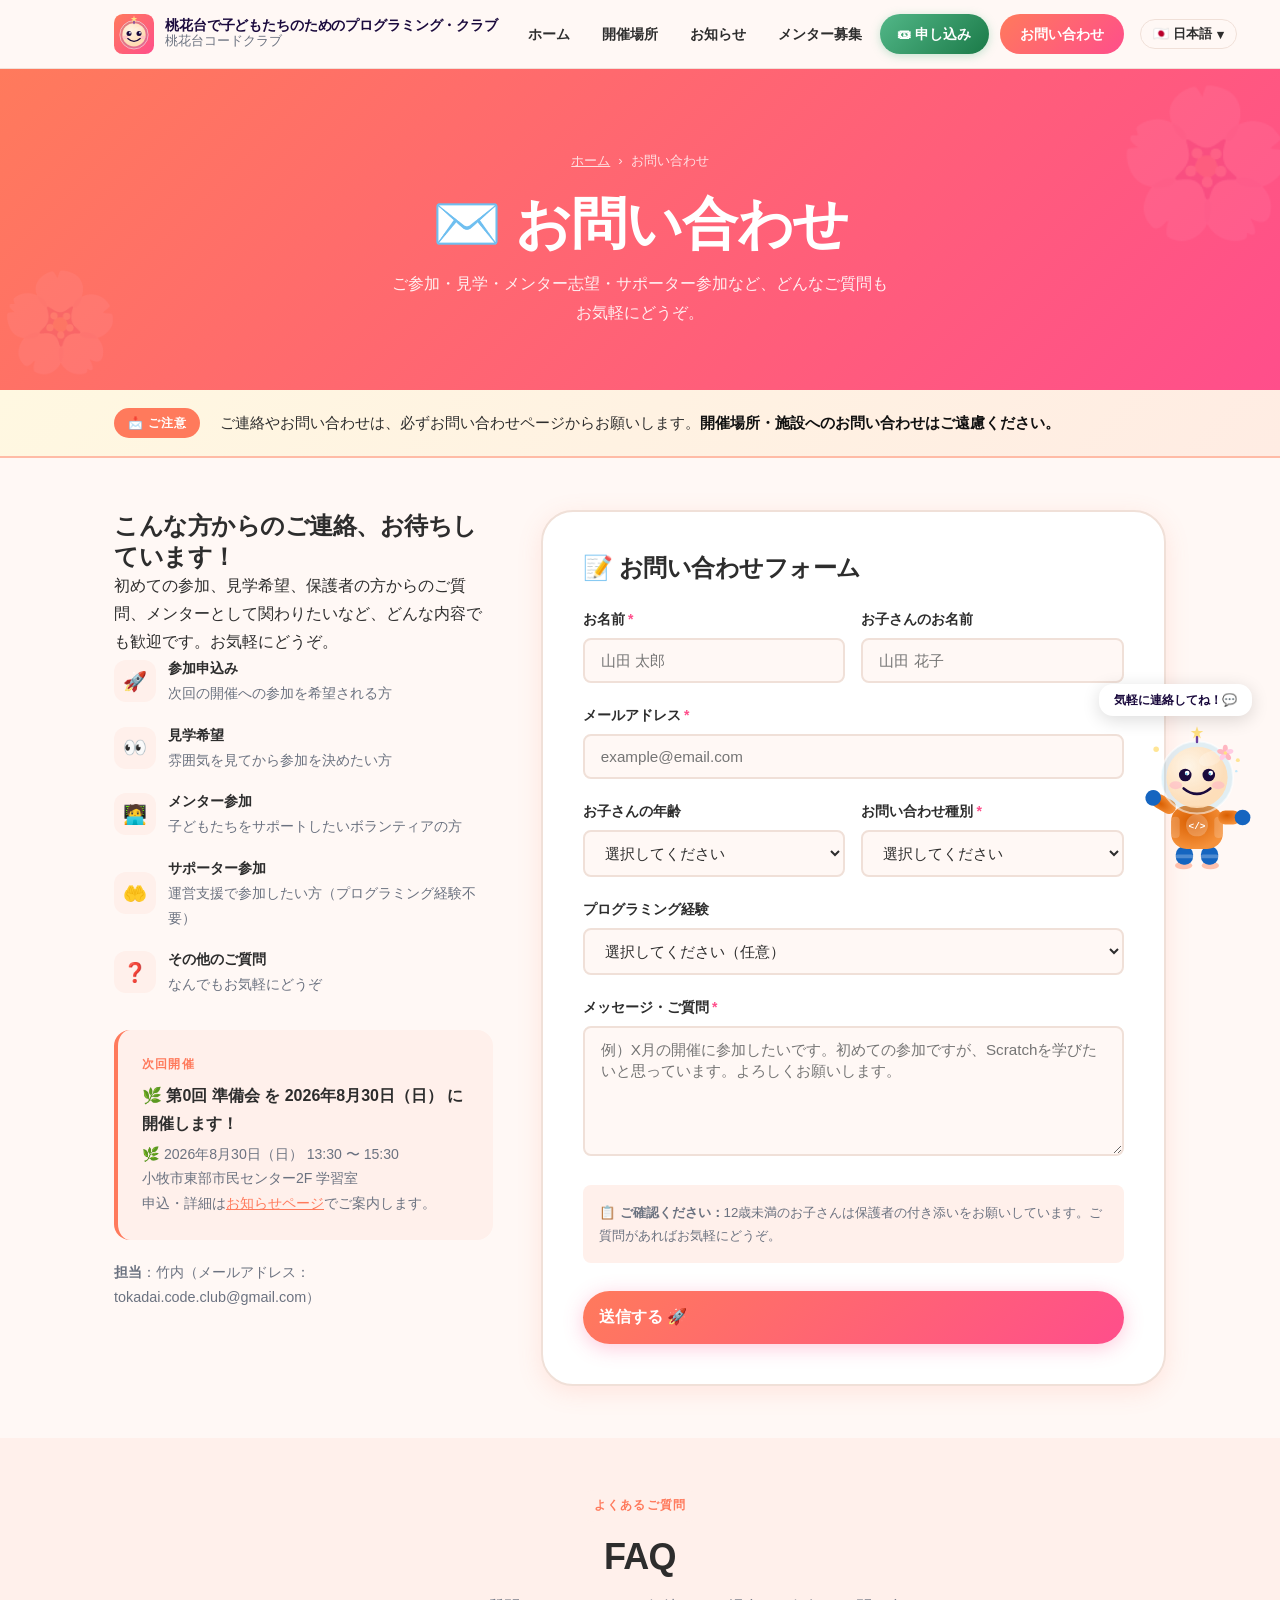
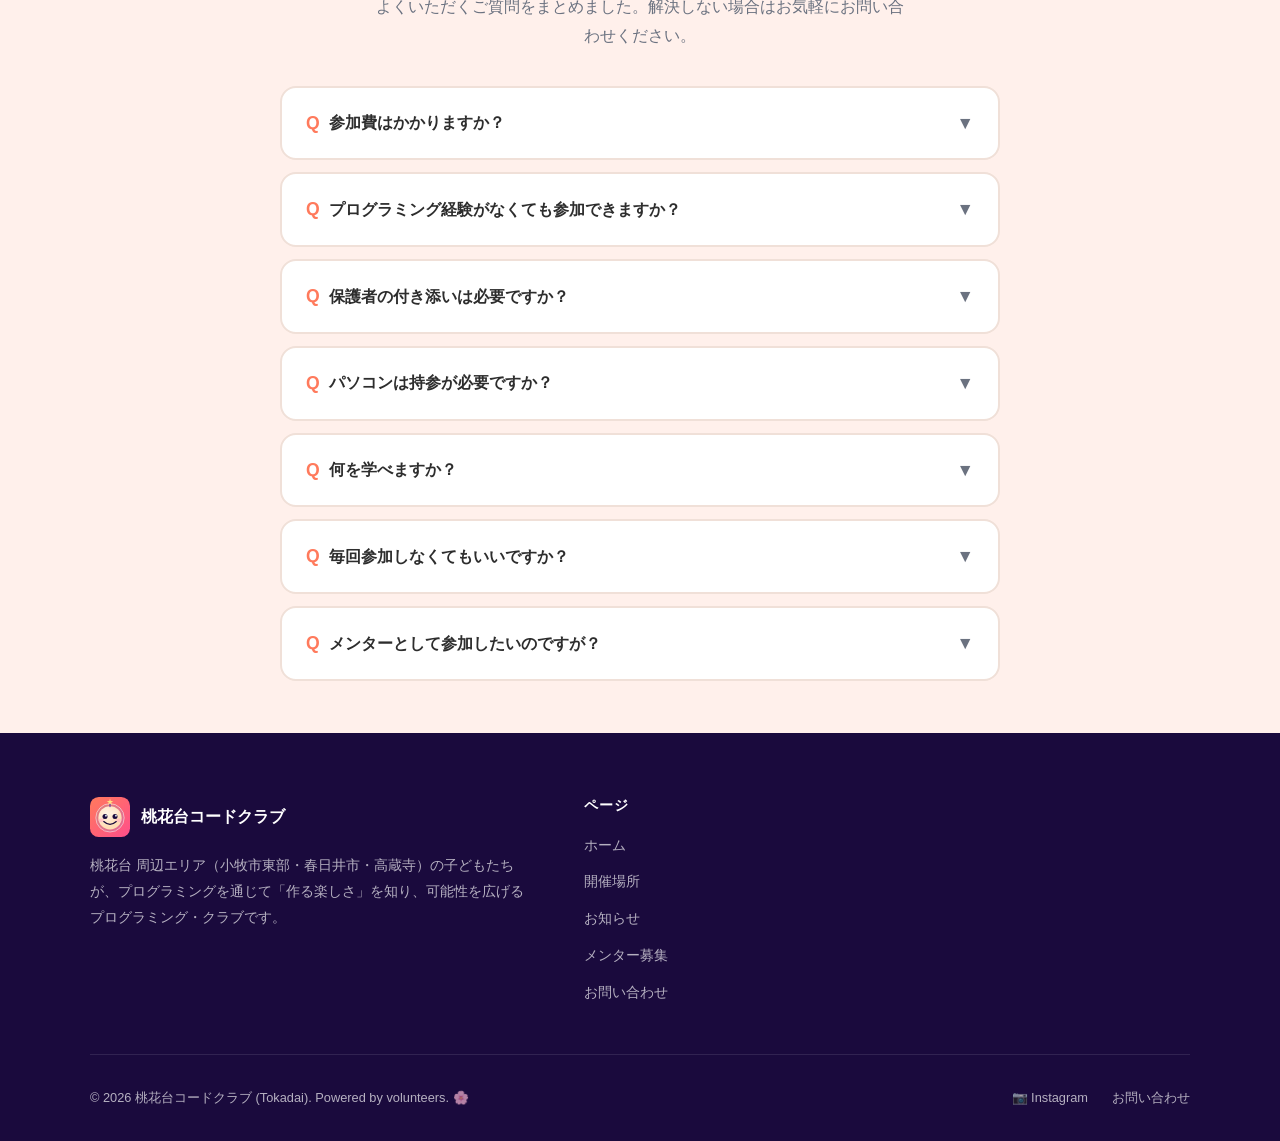
==== contact.html @ 044287e7 "Add Instagram account links across the site - Add Instagram link to the footer of all pages - Add a " ====
<!DOCTYPE html>
<html lang="ja">
<head>
  <meta charset="UTF-8">
  <meta name="viewport" content="width=device-width, initial-scale=1.0">
  <title>お問い合わせ | 桃花台で子どもたちのためのプログラミング・クラブ</title>
  <meta name="description" content="桃花台コードクラブへの参加申込み・見学・メンター参加・その他お問い合わせはこちらから。">
  <link rel="icon" type="image/svg+xml" href="favicon-contact.svg">
  <link rel="stylesheet" href="style.css">
</head>
<body>

<!-- ══════════════════════ NAVIGATION ══════════════════════ -->
<nav class="nav" id="mainNav">
  <div class="nav-inner">
    <a href="index.html" class="nav-logo">
      <img src="logo.svg" alt="桃花台コードクラブ" class="logo-svg">
      <span class="nav-logo-text">
        <span class="brand-tagline" data-i18n="brand-tagline">桃花台で子どもたちのためのプログラミング・クラブ</span>
        <span class="brand-identity">
          <strong>桃花台コードクラブ</strong>
        </span>
      </span>
    </a>
    <div class="nav-links">
      <a href="index.html" data-i18n="nav-home">ホーム</a>
      <a href="venue.html" data-i18n="nav-venue">開催場所</a>
      <a href="news.html" data-i18n="nav-news">お知らせ</a>
      <a href="mentor.html" data-i18n="nav-mentor">メンター募集</a>
      <a href="https://tokadai-code-club.connpass.com/event/396549/" data-ev="link" target="_blank" rel="noopener" class="nav-apply" data-i18n="nav-apply">🎟 申し込み</a>
      <a href="contact.html" class="nav-cta" data-i18n="nav-contact">お問い合わせ</a>
    </div>
    <div class="lang-switcher">
      <button class="lang-btn" id="langBtn"><span id="langDisplay">🇯🇵 日本語</span> ▾</button>
      <div class="lang-dropdown" id="langDropdown">
        <button class="lang-option lang-active" data-lang="ja" onclick="setLang('ja')">🇯🇵 日本語</button>
        <button class="lang-option" data-lang="en" onclick="setLang('en')">🇬🇧 English</button>
        <button class="lang-option" data-lang="pt" onclick="setLang('pt')">🇧🇷 Português</button>
        <button class="lang-option" data-lang="vi" onclick="setLang('vi')">🇻🇳 Tiếng Việt</button>
        <button class="lang-option" data-lang="es" onclick="setLang('es')">🇪🇸 Español</button>
        <button class="lang-option" data-lang="zh" onclick="setLang('zh')">🇨🇳 中文</button>
        <button class="lang-option" data-lang="id" onclick="setLang('id')">🇮🇩 Bahasa Indonesia</button>
      </div>
    </div>
    <button class="nav-toggle" id="navToggle" data-i18n-aria="nav-toggle-aria" aria-label="メニューを開く">
      <span></span><span></span><span></span>
    </button>
  </div>
  <div class="nav-mobile" id="mobileNav">
    <a href="index.html" data-i18n="nav-m-home">🏠 ホーム</a>
    <a href="venue.html" data-i18n="nav-m-venue">📍 開催場所</a>
    <a href="news.html" data-i18n="nav-m-news">📢 お知らせ</a>
    <a href="mentor.html" data-i18n="nav-m-mentor">🧑‍💻 メンター募集</a>
    <a href="https://www.instagram.com/tokadai_code_club" target="_blank" rel="noopener" data-i18n="nav-m-instagram">📷 Instagram</a>
    <a href="https://tokadai-code-club.connpass.com/event/396549/" data-ev="link" target="_blank" rel="noopener" class="nav-apply" data-i18n="nav-apply">🎟 申し込み</a>
    <a href="contact.html" class="nav-cta-mobile" data-i18n="nav-m-contact">✉️ お問い合わせ</a>
  </div>
</nav>

<!-- ══════════════════════ PAGE HERO ══════════════════════ -->
<div class="page-hero">
  <div class="breadcrumb">
    <a href="index.html" data-i18n="bc-home">ホーム</a>
    <span>›</span>
    <span data-i18n="contact-bc-current">お問い合わせ</span>
  </div>
  <h1 data-i18n="contact-h1">✉️ お問い合わせ</h1>
  <p data-i18n="contact-page-desc">ご参加・見学・メンター志望・サポーター参加など、どんなご質問もお気軽にどうぞ。</p>
</div>

<!-- ══ CONTACT NOTICE ══ -->
<div class="launch-notice-bar">
  <div class="container">
    <div class="launch-notice-inner">
      <span class="launch-notice-badge" data-i18n="contact-notice-badge">📩 ご注意</span>
      <p data-i18n-html="contact-notice-text">ご連絡やお問い合わせは、必ずお問い合わせページからお願いします。<strong style='color:#111'>開催場所・施設へのお問い合わせはご遠慮ください。</strong></p>
    </div>
  </div>
</div>

<!-- ══════════════════════ CONTACT MAIN ══════════════════════ -->
<section>
  <div class="container">
    <div class="contact-grid">

      <!-- Left: info -->
      <div class="fade-in">
        <h3 data-i18n="contact-welcome-h3">こんな方からのご連絡、お待ちしています！</h3>
        <p data-i18n="contact-welcome-p">初めての参加、見学希望、保護者の方からのご質問、メンターとして関わりたいなど、どんな内容でも歓迎です。お気軽にどうぞ。</p>

        <div class="contact-items">
          <div class="contact-item">
            <div class="c-icon">🚀</div>
            <div>
              <strong data-i18n="contact-item1-title">参加申込み</strong><br>
              <span style="color:var(--text-light);font-size:.9rem;" data-i18n="contact-item1-sub">次回の開催への参加を希望される方</span>
            </div>
          </div>
          <div class="contact-item">
            <div class="c-icon">👀</div>
            <div>
              <strong data-i18n="contact-item2-title">見学希望</strong><br>
              <span style="color:var(--text-light);font-size:.9rem;" data-i18n="contact-item2-sub">雰囲気を見てから参加を決めたい方</span>
            </div>
          </div>
          <div class="contact-item">
            <div class="c-icon">🧑‍💻</div>
            <div>
              <strong data-i18n="contact-item3-title">メンター参加</strong><br>
              <span style="color:var(--text-light);font-size:.9rem;" data-i18n="contact-item3-sub">子どもたちをサポートしたいボランティアの方</span>
            </div>
          </div>
          <div class="contact-item">
            <div class="c-icon">🤲</div>
            <div>
              <strong data-i18n="contact-item-supporter-title">サポーター参加</strong><br>
              <span style="color:var(--text-light);font-size:.9rem;" data-i18n="contact-item-supporter-sub">運営支援で参加したい方（プログラミング経験不要）</span>
            </div>
          </div>
          <div class="contact-item">
            <div class="c-icon">❓</div>
            <div>
              <strong data-i18n="contact-item4-title">その他のご質問</strong><br>
              <span style="color:var(--text-light);font-size:.9rem;" data-i18n="contact-item4-sub">なんでもお気軽にどうぞ</span>
            </div>
          </div>
        </div>

        <!-- Next event reminder -->
        <div style="margin-top:2rem;background:var(--peach-pale);border-radius:var(--radius);padding:1.5rem;border-left:4px solid var(--peach);">
          <p style="font-size:.78rem;font-weight:700;color:var(--peach);text-transform:uppercase;letter-spacing:.1em;margin-bottom:.4rem;" data-i18n="event-label">次回開催</p>
          <p style="font-weight:700;margin-bottom:.25rem;" data-ev="status-line">第0回 準備会 を 2026年8月30日（日）に開催します！</p>
          <p style="font-size:.88rem;color:var(--text-light);"><span data-ev="date-short">🌿 2026年8月30日（日） 13:30 〜 15:30</span><br><span data-ev="venue-short">小牧市東部市民センター2F 学習室</span><br>申込・詳細は<a href="news.html" style="color:var(--peach);text-decoration:underline;">お知らせページ</a>でご案内します。</p>
        </div>

        <p style="margin-top:1.25rem;font-size:.9rem;color:var(--text-light);"><strong data-i18n="contact-person-label">担当</strong>：<span data-i18n="contact-person-name">竹内（メールアドレス：tokadai.code.club@gmail.com）</span></p>
      </div>

      <!-- Right: form -->
      <div class="fade-in delay-2">
        <div class="form-card">
          <h3 style="margin-bottom:1.5rem;" data-i18n="form-h3">📝 お問い合わせフォーム</h3>

          <form id="contactForm" novalidate>
            <input type="hidden" name="_subject" value="【桃花台コードクラブ】お問い合わせ">
            <input type="hidden" name="_language" value="ja">

            <div class="form-row">
              <div class="form-group">
                <label for="name"><span data-i18n="form-label-name">お名前</span><span class="required">*</span></label>
                <input type="text" id="name" name="name" placeholder="山田 太郎" data-i18n-placeholder="form-ph-name" required>
              </div>
              <div class="form-group">
                <label for="child-name" data-i18n="form-label-child">お子さんのお名前</label>
                <input type="text" id="child-name" name="child-name" placeholder="山田 花子" data-i18n-placeholder="form-ph-child">
              </div>
            </div>

            <div class="form-group">
              <label for="email"><span data-i18n="form-label-email">メールアドレス</span><span class="required">*</span></label>
              <input type="email" id="email" name="email" placeholder="example@email.com" required>
            </div>

            <div class="form-row">
              <div class="form-group">
                <label for="age" data-i18n="form-label-age">お子さんの年齢</label>
                <select id="age" name="age">
                  <option value="" data-i18n="form-select-default">選択してください</option>
                  <option value="7" data-i18n="age-7">7歳</option>
                  <option value="8" data-i18n="age-8">8歳</option>
                  <option value="9" data-i18n="age-9">9歳</option>
                  <option value="10" data-i18n="age-10">10歳</option>
                  <option value="11" data-i18n="age-11">11歳</option>
                  <option value="12" data-i18n="age-12">12歳</option>
                  <option value="13" data-i18n="age-13">13歳</option>
                  <option value="14" data-i18n="age-14">14歳</option>
                  <option value="15" data-i18n="age-15">15歳</option>
                  <option value="16" data-i18n="age-16">16歳</option>
                  <option value="17" data-i18n="age-17">17歳</option>
                </select>
              </div>
              <div class="form-group">
                <label for="type"><span data-i18n="form-label-type">お問い合わせ種別</span><span class="required">*</span></label>
                <select id="type" name="type" required>
                  <option value="" data-i18n="form-select-default">選択してください</option>
                  <option value="参加申込み" data-i18n="form-type-join">参加申込み</option>
                  <option value="見学希望" data-i18n="form-type-visit">見学希望</option>
                  <option value="メンター参加" data-i18n="form-type-mentor">メンター参加</option>
                  <option value="サポーター参加" data-i18n="form-type-supporter">サポーター参加</option>
                  <option value="その他" data-i18n="form-type-other">その他</option>
                </select>
              </div>
            </div>

            <div class="form-group" id="joinNotice" style="display:none;">
              <div style="background:var(--peach-pale);border-radius:var(--radius-sm);padding:1rem;font-size:.85rem;border-left:4px solid var(--peach);" data-i18n-html="form-join-notice">🎟 参加申し込みは connpass からの事前申込制です。最新の開催回は<a href="news.html" style="color:var(--peach);text-decoration:underline;font-weight:700;">お知らせページ</a>からお申し込みください。</div>
            </div>

            <div class="form-group">
              <label for="experience" data-i18n="form-label-exp">プログラミング経験</label>
              <select id="experience" name="experience">
                <option value="" data-i18n="form-select-opt-exp">選択してください（任意）</option>
                <option value="まったくない（初めて）" data-i18n="form-exp-none">まったくない（初めて）</option>
                <option value="Scratchを少し触ったことがある" data-i18n="form-exp-scratch">Scratchを少し触ったことがある</option>
                <option value="少し学んだことがある" data-i18n="form-exp-some">少し学んだことがある</option>
                <option value="ある程度できる" data-i18n="form-exp-mid">ある程度できる</option>
              </select>
            </div>

            <div class="form-group">
              <label for="message"><span data-i18n="form-label-msg">メッセージ・ご質問</span><span class="required">*</span></label>
              <textarea id="message" name="message" placeholder="例）X月のDojoに参加したいです。初めての参加ですが、Scratchを学びたいと思っています。よろしくお願いします。" data-i18n-placeholder="form-ph-msg" required></textarea>
            </div>

            <div style="background:var(--peach-pale);border-radius:var(--radius-sm);padding:1rem;font-size:.83rem;color:var(--text-light);margin-bottom:1.25rem;" data-i18n-html="form-confirm">
              📋 <strong>ご確認ください：</strong>12歳未満のお子さんは保護者の付き添いをお願いしています。ご質問があればお気軽にどうぞ。
            </div>

            <button type="submit" class="btn btn-primary form-submit" data-i18n="form-submit">送信する 🚀</button>
          </form>

          <!-- Success message -->
          <div class="form-success" id="formSuccess">
            <div class="s-icon">🎉</div>
            <h3 data-i18n="form-success-h3">送信完了！</h3>
            <p data-i18n-html="form-success-p">お問い合わせありがとうございます。</p>
            <p style="margin-top:1rem;font-size:.88rem;color:var(--text-light);" data-i18n="form-success-extra">次の開催でお会いできることを楽しみにしています！🌸</p>
          </div>
        </div>
      </div>

    </div>
  </div>
</section>

<!-- ══════════════════════ FAQ ══════════════════════ -->
<section style="background:var(--peach-pale);">
  <div class="container">
    <div class="section-header fade-in">
      <span class="section-label" data-i18n="faq-label">よくあるご質問</span>
      <h2 data-i18n="faq-h2">FAQ</h2>
      <p data-i18n="faq-desc">よくいただくご質問をまとめました。解決しない場合はお気軽にお問い合わせください。</p>
    </div>
    <div class="faq-list fade-in" style="max-width:720px;margin:0 auto;">

      <div class="faq-item">
        <div class="faq-q">
          <span class="faq-q-text" data-i18n-html="faq1-q"><span class="faq-q-badge">Q</span>参加費はかかりますか？</span>
          <span class="faq-chevron">▼</span>
        </div>
        <div class="faq-a" data-i18n="faq1-a">
          参加費は完全無料です。すべての子どもたちが無料でプログラミングを学べる環境を提供しています。材料費や会場費なども一切かかりません。
        </div>
      </div>

      <div class="faq-item">
        <div class="faq-q">
          <span class="faq-q-text" data-i18n-html="faq2-q"><span class="faq-q-badge">Q</span>プログラミング経験がなくても参加できますか？</span>
          <span class="faq-chevron">▼</span>
        </div>
        <div class="faq-a" data-i18n="faq2-a">
          もちろんです！むしろ初めての方を大歓迎しています。メンターが丁寧にサポートしますので、キーボード操作が苦手な方でも安心して参加できます。まずは「コンピューターで何かを作る楽しさ」を体験してみてください。
        </div>
      </div>

      <div class="faq-item">
        <div class="faq-q">
          <span class="faq-q-text" data-i18n-html="faq3-q"><span class="faq-q-badge">Q</span>保護者の付き添いは必要ですか？</span>
          <span class="faq-chevron">▼</span>
        </div>
        <div class="faq-a" data-i18n="faq3-a">
          12歳未満のお子さんは保護者の付き添いをお願いしています。保護者の方もご見学・ご参加を歓迎します。12歳以上は一人での参加もOKです（事前にご連絡ください）。
        </div>
      </div>

      <div class="faq-item">
        <div class="faq-q">
          <span class="faq-q-text" data-i18n-html="faq4-q"><span class="faq-q-badge">Q</span>パソコンは持参が必要ですか？</span>
          <span class="faq-chevron">▼</span>
        </div>
        <div class="faq-a" data-i18n="faq4-a">
          お持ちであればノートPCをご持参ください。台数に余裕がある場合は会場のPCも使えますが、保証はできないため、可能であれば持参をおすすめします。タブレットでも一部の活動に参加できます。
        </div>
      </div>

      <div class="faq-item">
        <div class="faq-q">
          <span class="faq-q-text" data-i18n-html="faq5-q"><span class="faq-q-badge">Q</span>何を学べますか？</span>
          <span class="faq-chevron">▼</span>
        </div>
        <div class="faq-a" data-i18n="faq5-a">
          決まったカリキュラムはありません。興味のあるテーマを自由に選んで取り組めます。メニューの例として、Scratch・テキストプログラミング（JavaScript／PHP／Python）・Webサイト制作・動画制作・電子工作（Raspberry Pi・電子工作キット・組み込み開発）・Webデザイン（Canva・STUDIO）・SNS運用・AI入門（Claude Code・Vibe Codingなど）があります。「やってみたい！」と思ったことならなんでもOK。メンターが一緒に考えてサポートします。
        </div>
      </div>

      <div class="faq-item">
        <div class="faq-q">
          <span class="faq-q-text" data-i18n-html="faq6-q"><span class="faq-q-badge">Q</span>毎回参加しなくてもいいですか？</span>
          <span class="faq-chevron">▼</span>
        </div>
        <div class="faq-a" data-i18n="faq6-a">
          参加は任意で、毎回出席する義務はありません。都合の良い月だけ参加してください。ただし、会場の定員がありますので、参加を希望される月は事前にお申込みをお願いします。
        </div>
      </div>

      <div class="faq-item">
        <div class="faq-q">
          <span class="faq-q-text" data-i18n-html="faq7-q"><span class="faq-q-badge">Q</span>メンターとして参加したいのですが？</span>
          <span class="faq-chevron">▼</span>
        </div>
        <div class="faq-a" data-i18n="faq7-a">
          大歓迎です！プログラミング経験があれば年齢・職業は問いません。指定した日曜日・午後2時間の活動です。特別な資格も不要です。Scratch・JavaScript・PHP・Python・動画制作・電子工作（Raspberry Pi・組み込み開発）・Webデザイン（Canva・STUDIO）・AI入門など、得意分野でサポートしてください。お問い合わせフォームから「メンター参加」を選んでご連絡ください。
        </div>
      </div>

    </div>
  </div>
</section>

<!-- ══════════════════════ FOOTER ══════════════════════ -->
<footer class="footer">
  <div class="footer-inner">
    <div class="footer-top">
      <div>
        <div class="footer-brand">
          <img src="logo.svg" alt="" width="40" height="40">
          <div class="footer-brand-name">
            桃花台コードクラブ
          </div>
        </div>
        <p class="footer-desc" data-i18n="footer-desc">桃花台 周辺エリア（小牧市東部・春日井市・高蔵寺）の子どもたちが、プログラミングを通じて「作る楽しさ」を知り、可能性を広げるプログラミング・クラブです。</p>
      </div>
      <div class="footer-col">
        <h4 data-i18n="footer-nav-title">ページ</h4>
        <ul>
          <li><a href="index.html" data-i18n="nav-home">ホーム</a></li>
          <li><a href="venue.html" data-i18n="nav-venue">開催場所</a></li>
          <li><a href="news.html" data-i18n="nav-news">お知らせ</a></li>
          <li><a href="mentor.html" data-i18n="nav-mentor">メンター募集</a></li>
          <li><a href="contact.html" data-i18n="footer-contact-link">お問い合わせ</a></li>
        </ul>
      </div>
    </div>
    <div class="footer-bottom">
      <span data-i18n="footer-copyright">© 2026 桃花台コードクラブ (Tokadai). Powered by volunteers. 🌸</span>
      <div class="footer-links">
        <a href="https://www.instagram.com/tokadai_code_club" target="_blank" rel="noopener" data-i18n="footer-instagram">📷 Instagram</a>
        <a href="contact.html" data-i18n="footer-contact-link">お問い合わせ</a>
        <!-- <a href="#">プライバシー</a> -->
      </div>
    </div>
  </div>
</footer>

<script src="events.js"></script>
<script src="script.js"></script>
<script src="i18n.js"></script>

<!-- ══════════════════════ MASCOT ピコ ══════════════════════ -->
<div class="mascot-wrap" aria-hidden="true">
  <div class="mascot-bubble" data-i18n="contact-mascot">気軽に連絡してね！💬</div>
  <svg class="mascot-svg" xmlns="http://www.w3.org/2000/svg" viewBox="0 0 140 188">
    <defs><radialGradient id="ps-c" cx="40%" cy="35%" r="65%"><stop offset="0%" stop-color="#D95E00"/><stop offset="100%" stop-color="#F5913A"/></radialGradient><radialGradient id="ph-c" cx="36%" cy="32%" r="60%"><stop offset="0%" stop-color="#FFF5E6" stop-opacity=".97"/><stop offset="100%" stop-color="#FFDCB4" stop-opacity=".93"/></radialGradient></defs>
    <ellipse cx="53" cy="180" rx="11" ry="5" fill="#FF8A65" opacity=".5"/>
    <ellipse cx="87" cy="180" rx="11" ry="5" fill="#FF8A65" opacity=".5"/>
    <rect x="43" y="156" width="22" height="23" rx="10" fill="#1565C0"/>
    <rect x="75" y="156" width="22" height="23" rx="10" fill="#1565C0"/>
    <rect x="43" y="166" width="22" height="5" rx="2" fill="rgba(255,255,255,.25)"/>
    <rect x="75" y="166" width="22" height="5" rx="2" fill="rgba(255,255,255,.25)"/>
    <rect x="37" y="104" width="66" height="55" rx="20" fill="url(#ps-c)"/>
    <rect x="37" y="118" width="11" height="27" rx="5" fill="rgba(255,255,255,.18)"/>
    <rect x="92" y="118" width="11" height="27" rx="5" fill="rgba(255,255,255,.18)"/>
    <circle cx="70" cy="129" r="14" fill="rgba(255,255,255,.22)"/>
    <text x="70" y="134" font-family="'Courier New',monospace" font-size="12" font-weight="900" fill="white" text-anchor="middle">&lt;/&gt;</text>
    <g transform="translate(42,110) rotate(-60)"><rect x="-9" y="-32" width="18" height="32" rx="9" fill="url(#ps-c)"/><circle cx="0" cy="-32" r="10" fill="#1565C0"/></g>
    <rect x="97" y="110" width="28" height="18" rx="9" fill="url(#ps-c)"/>
    <circle cx="128" cy="119" r="10" fill="#1565C0"/>
    <circle cx="70" cy="68" r="46" fill="rgba(91,192,235,.18)" stroke="rgba(255,255,255,.55)" stroke-width="2.5"/>
    <circle cx="70" cy="68" r="39" fill="url(#ph-c)"/>
    <ellipse cx="87" cy="44" rx="15" ry="9" fill="white" opacity=".22" transform="rotate(-20,87,44)"/>
    <circle cx="55" cy="65" r="8" fill="#1A0A3D"/><circle cx="85" cy="65" r="8" fill="#1A0A3D"/>
    <circle cx="57.5" cy="62.5" r="3" fill="white"/><circle cx="87.5" cy="62.5" r="3" fill="white"/>
    <circle cx="56.5" cy="63.5" r="1.3" fill="#5BC0EB"/><circle cx="86.5" cy="63.5" r="1.3" fill="#5BC0EB"/>
    <ellipse cx="43" cy="78" rx="8" ry="5" fill="#FFB3C6" opacity=".55"/>
    <ellipse cx="97" cy="78" rx="8" ry="5" fill="#FFB3C6" opacity=".55"/>
    <path d="M 53 82 Q 70 96 87 82" stroke="#1A0A3D" stroke-width="3.2" fill="none" stroke-linecap="round"/>
    <line x1="70" y1="23" x2="70" y2="10" stroke="#6B3FA0" stroke-width="3" stroke-linecap="round"/>
    <polygon points="70,3 72,9 78,9 73,12.5 75,18.5 70,15 65,18.5 67,12.5 62,9 68,9" fill="#FFE082"/>
    <g transform="translate(106,37)"><ellipse cx="0" cy="-5.5" rx="3.2" ry="5.2" fill="#FFB6C1" transform="rotate(0)"/><ellipse cx="0" cy="-5.5" rx="3.2" ry="5.2" fill="#FFCCE4" transform="rotate(72)"/><ellipse cx="0" cy="-5.5" rx="3.2" ry="5.2" fill="#FFB6C1" transform="rotate(144)"/><ellipse cx="0" cy="-5.5" rx="3.2" ry="5.2" fill="#FFCCE4" transform="rotate(216)"/><ellipse cx="0" cy="-5.5" rx="3.2" ry="5.2" fill="#FFB6C1" transform="rotate(288)"/><circle cx="0" cy="0" r="2.2" fill="#FFE082"/></g>
    <circle cx="18" cy="32" r="3.5" fill="#FFE082" opacity=".85"/>
    <circle cx="122" cy="46" r="2.5" fill="#FFE082" opacity=".85"/>
    <circle cx="120" cy="60" r="1.5" fill="#B3E5FC" opacity=".8"/>
  </svg>
</div>
</body>
</html>
---- style.css ----
/* ============================================
   桃花台コードクラブ — style.css
   ============================================ */

:root {
  --peach:        #FF7A5C;
  --peach-light:  #FFBBA6;
  --peach-pale:   #FFF0EB;
  --pink:         #FF4E8B;
  --green:        #52B788;
  --green-dark:   #1B7A48;
  --sky:          #5BC0EB;
  --purple:       #6B3FA0;
  --dark:         #1A0A3D;
  --text:         #2D2D2D;
  --text-light:   #6B7280;
  --bg:           #FFF8F5;
  --white:        #FFFFFF;
  --border:       #F0E0D8;

  --shadow-sm:  0 2px 10px rgba(255,122,92,.10);
  --shadow:     0 6px 24px rgba(255,122,92,.15);
  --shadow-lg:  0 12px 48px rgba(255,122,92,.20);

  --radius-sm: 8px;
  --radius:    16px;
  --radius-lg: 24px;
  --radius-xl: 32px;
  --ease: cubic-bezier(.4,0,.2,1);
  --t: .3s;

  --font: 'Hiragino Kaku Gothic ProN','Hiragino Sans','Noto Sans JP','Meiryo',sans-serif;
  --mono: 'SFMono-Regular','Consolas','Liberation Mono',monospace;
}

*,*::before,*::after { box-sizing:border-box; margin:0; padding:0; }
html { scroll-behavior:smooth; font-size:16px; }
body { font-family:var(--font); background:var(--bg); color:var(--text); line-height:1.75; overflow-x:hidden; }
img  { max-width:100%; height:auto; display:block; }
a    { text-decoration:none; color:inherit; }
ul   { list-style:none; }

/* ── Typography ─────────────────────────── */
h1,h2,h3,h4 { font-weight:800; line-height:1.3; letter-spacing:-.02em; }
h1 { font-size:clamp(2rem,5vw,3.5rem); }
h2 { font-size:clamp(1.5rem,3vw,2.25rem); }
h3 { font-size:clamp(1.1rem,2vw,1.5rem); }

.section-label {
  display:inline-block;
  background:var(--peach-pale); color:var(--peach);
  font-size:.78rem; font-weight:700;
  letter-spacing:.10em; text-transform:uppercase;
  padding:.3rem 1rem; border-radius:999px;
  margin-bottom:.75rem;
}

/* ── Layout ──────────────────────────────── */
.container { max-width:1100px; margin:0 auto; padding:0 1.5rem; }
section { padding:3.25rem 0; }

/* ── Navigation ──────────────────────────── */
.nav {
  position:sticky; top:0; z-index:200;
  background:rgba(255,248,245,.92);
  backdrop-filter:blur(12px);
  -webkit-backdrop-filter:blur(12px);
  border-bottom:1px solid var(--border);
  transition:box-shadow var(--t) var(--ease);
}
.nav.scrolled { box-shadow:var(--shadow); }
.nav-inner {
  display:flex; align-items:center; gap:1rem;
  height:68px; max-width:1100px; margin:0 auto; padding:0 1.5rem;
}
.nav-logo {
  flex-shrink:0;
  display:flex; align-items:center; gap:.7rem;
  font-weight:800; font-size:1rem; color:var(--dark);
}
.nav-logo .logo-svg { width:40px; height:40px; flex-shrink:0; }
.nav-logo-text { display:flex; flex-direction:column; line-height:1.35; }
.nav-logo-text strong { font-size:.84rem; font-weight:500; color:var(--text-light); }
.brand-identity { display:flex; align-items:baseline; gap:.45rem; }
.brand-sub { font-size:.78rem; font-weight:600; color:var(--peach); letter-spacing:.06em; text-transform:uppercase; }
.brand-tagline { font-size:.88rem; font-weight:800; color:var(--dark); letter-spacing:-.01em; white-space:nowrap; line-height:1; }

.nav-links { margin-left:auto; display:flex; align-items:center; gap:.2rem; flex-shrink:0; white-space:nowrap; }
.nav-links a {
  padding:.5rem .9rem; border-radius:var(--radius-sm);
  font-size:.88rem; font-weight:600; color:var(--text);
  transition:background var(--t),color var(--t);
}
.nav-links a:hover,.nav-links a.active { background:var(--peach-pale); color:var(--peach); }
.nav-cta {
  background:linear-gradient(135deg,var(--peach),var(--pink)) !important;
  color:var(--white) !important; padding:.5rem 1.25rem !important;
  border-radius:999px !important; margin-left:.5rem;
}
.nav-cta:hover { transform:translateY(-1px); box-shadow:0 4px 16px rgba(255,78,139,.35) !important; }
/* 申し込み（connpass）— 受付中を強調するグリーンの塗りピル */
.nav-links a.nav-apply {
  background:linear-gradient(135deg,var(--green),var(--green-dark)) !important;
  color:var(--white) !important; font-weight:700;
  padding:.5rem 1.1rem !important; border-radius:999px !important;
  box-shadow:0 2px 10px rgba(82,183,136,.35);
  animation:applyPulse 2s ease-in-out infinite;
}
.nav-links a.nav-apply:hover {
  background:linear-gradient(135deg,var(--green),var(--green-dark)) !important;
  color:var(--white) !important; transform:translateY(-1px);
  box-shadow:0 4px 18px rgba(82,183,136,.5);
}
@keyframes applyPulse {
  0%,100% { box-shadow:0 2px 10px rgba(82,183,136,.35); }
  50%     { box-shadow:0 2px 16px rgba(82,183,136,.7); }
}
@media (prefers-reduced-motion:reduce) { .nav-links a.nav-apply { animation:none; } }
.nav-mobile a.nav-apply {
  text-align:center; font-weight:700; margin-top:.5rem;
  background:linear-gradient(135deg,var(--green),var(--green-dark)) !important;
  color:var(--white) !important; border-radius:999px; padding:.8rem;
}
.nav-mobile a.nav-apply:hover { background:linear-gradient(135deg,var(--green),var(--green-dark)) !important; color:var(--white) !important; }

/* ── Language switcher ── */
.lang-switcher {
  flex-shrink:0;
  position:relative; display:flex; align-items:center;
}
.lang-btn {
  display:flex; align-items:center; gap:.35rem;
  background:none; border:1.5px solid var(--border); border-radius:999px;
  padding:.3rem .75rem; font-size:.82rem; font-weight:700;
  color:var(--text); cursor:pointer; white-space:nowrap;
  transition:border-color var(--t), background var(--t);
}
.lang-btn:hover { border-color:var(--peach); background:var(--peach-pale); }
.lang-dropdown {
  position:absolute; top:calc(100% + 8px); right:0;
  background:var(--white); border:1.5px solid var(--border);
  border-radius:var(--radius-sm); box-shadow:var(--shadow);
  min-width:160px; overflow:hidden;
  display:none; flex-direction:column; z-index:200;
}
.lang-dropdown.open { display:flex; }
.lang-option {
  background:none; border:none; padding:.6rem 1rem;
  text-align:left; font-size:.88rem; font-weight:600;
  color:var(--text); cursor:pointer; transition:background var(--t);
}
.lang-option:hover   { background:var(--peach-pale); }
.lang-option.lang-active { color:var(--peach); background:var(--peach-pale); }

.nav-toggle {
  flex-shrink:0;
  display:none; flex-direction:column; justify-content:center;
  gap:5px; width:36px; height:36px;
  background:none; border:none; cursor:pointer; padding:4px;
}
.nav-toggle span { display:block; height:2px; background:var(--dark); border-radius:2px; transition:var(--t); }
.nav-toggle.open span:nth-child(1) { transform:translateY(7px) rotate(45deg); }
.nav-toggle.open span:nth-child(2) { opacity:0; }
.nav-toggle.open span:nth-child(3) { transform:translateY(-7px) rotate(-45deg); }

.nav-mobile {
  display:none; flex-direction:column; gap:.25rem;
  padding:.75rem 1.5rem 1rem; border-top:1px solid var(--border); background:var(--bg);
}
.nav-mobile.open { display:flex; }
.nav-mobile a { padding:.75rem 1rem; border-radius:var(--radius-sm); font-weight:600; transition:background var(--t); }
.nav-mobile a:hover,.nav-mobile a.active { background:var(--peach-pale); color:var(--peach); }
.nav-mobile .nav-cta-mobile {
  margin-top:.5rem; text-align:center;
  background:linear-gradient(135deg,var(--peach),var(--pink));
  color:var(--white); border-radius:999px; padding:.8rem;
}

/* ── Buttons ─────────────────────────────── */
.btn {
  display:inline-flex; align-items:center; gap:.45rem;
  padding:.8rem 1.75rem; border-radius:999px;
  font-weight:700; font-size:.95rem; cursor:pointer;
  border:none; font-family:var(--font);
  transition:transform var(--t) var(--ease),box-shadow var(--t) var(--ease);
}
.btn:hover { transform:translateY(-2px); }
.btn-primary {
  background:linear-gradient(135deg,var(--peach),var(--pink));
  color:var(--white); box-shadow:0 4px 20px rgba(255,78,139,.30);
}
.btn-primary:hover { box-shadow:0 8px 28px rgba(255,78,139,.45); }
.btn-secondary {
  background:var(--white); color:var(--peach);
  border:2px solid var(--peach-light); box-shadow:var(--shadow-sm);
}
.btn-secondary:hover { border-color:var(--peach); box-shadow:var(--shadow); }
.btn-ghost {
  background:rgba(255,255,255,.15); color:var(--white);
  border:2px solid rgba(255,255,255,.5);
}
.btn-ghost:hover { background:rgba(255,255,255,.28); }
.btn-white {
  background:var(--white); color:var(--pink);
  box-shadow:0 4px 24px rgba(0,0,0,.15);
}
.btn-white:hover { box-shadow:0 8px 32px rgba(0,0,0,.22); }
/* connpass 申込ボタン（cta-apply）— ヘッダーと同じグリーン配色に統一 */
.btn[data-i18n="cta-apply"] {
  background:linear-gradient(135deg,var(--green),var(--green-dark)) !important;
  color:var(--white) !important; box-shadow:0 4px 20px rgba(82,183,136,.35) !important;
}
.btn[data-i18n="cta-apply"]:hover { box-shadow:0 8px 28px rgba(82,183,136,.5) !important; }
/* ヒーローの「ニンジャとして参加」「メンターになる」— 桃色背景（若干区別） */
.btn[data-i18n="hero-btn-join"] {
  background:linear-gradient(135deg,var(--peach),var(--pink)) !important;
  color:var(--white) !important; border:none !important;
  box-shadow:0 4px 20px rgba(255,78,139,.30) !important;
}
.btn[data-i18n="hero-btn-join"]:hover { background:linear-gradient(135deg,var(--peach),var(--pink)) !important; box-shadow:0 8px 28px rgba(255,78,139,.45) !important; }
.btn[data-i18n="hero-btn-more"] {
  background:var(--white) !important; color:var(--pink) !important;
  border:2px solid var(--peach-light) !important;
  box-shadow:0 4px 20px rgba(255,122,92,.20) !important;
}
.btn[data-i18n="hero-btn-more"]:hover { background:var(--peach-pale) !important; box-shadow:0 8px 28px rgba(255,122,92,.30) !important; }

/* ── Hero ────────────────────────────────── */
.hero {
  position:relative; min-height:78vh;
  display:flex; align-items:center; overflow:hidden;
  background:linear-gradient(155deg,#87CEEB 0%,#B8E4F0 30%,#FFD4C2 65%,#FF9A7B 100%);
}
.hero-overlay {
  position:absolute; inset:0;
  background:linear-gradient(to right,rgba(26,10,61,.60) 0%,rgba(26,10,61,.20) 55%,transparent 100%);
}
.hero-content {
  position:relative; z-index:2;
  padding:3.5rem 1.5rem 12rem;
}
.hero-badge {
  display:inline-flex; align-items:center; gap:.5rem;
  background:rgba(255,255,255,.18); backdrop-filter:blur(8px);
  border:1px solid rgba(255,255,255,.35);
  border-radius:999px; padding:.35rem 1rem;
  font-size:.82rem; font-weight:700; color:var(--white);
  margin-bottom:1.25rem;
}
.hero h1 { color:var(--white); text-shadow:0 2px 16px rgba(26,10,61,.3); font-size:clamp(1.85rem,4.2vw,3.2rem); max-width:700px; margin-bottom:1rem; }
.hero h1 span { color:#FFE082; }
.hero p {
  color:rgba(255,255,255,.92); font-size:clamp(.95rem,1.5vw,1.12rem); max-width:580px; margin-bottom:2rem;
  background:rgba(26,10,61,.40);
  padding:.6rem 1rem;
  border-radius:6px;
}
.hero p strong { color:#FFE082; }
.hero-cta { display:flex; gap:1rem; flex-wrap:wrap; }

/* Cityscape */
.hero-cityscape {
  position:absolute; bottom:0; left:0;
  width:100%; height:58%; z-index:1;
  pointer-events:none;
}

/* Petals */
.petals-wrap { position:absolute; inset:0; z-index:1; pointer-events:none; overflow:hidden; }
.petal {
  position:absolute; top:-30px;
  width:14px; height:14px;
  background:#FFB6C1;
  border-radius:80% 0 80% 0;
  animation:petalFall linear infinite;
}
@keyframes petalFall {
  0%   { transform:translateY(0) rotate(0deg); opacity:0; }
  8%   { opacity:.8; }
  92%  { opacity:.4; }
  100% { transform:translateY(110vh) rotate(540deg); opacity:0; }
}
@keyframes snowFall {
  0%   { transform:translateY(0) translateX(0) rotate(0deg); opacity:0; }
  8%   { opacity:.75; }
  45%  { transform:translateY(52vh) translateX(14px) rotate(160deg); }
  55%  { transform:translateY(58vh) translateX(-8px) rotate(200deg); }
  92%  { opacity:.45; }
  100% { transform:translateY(110vh) translateX(6px) rotate(360deg); opacity:0; }
}
.petal--snow { animation-name:snowFall !important; }

/* Stars (night) */
.stars-wrap { position:absolute; inset:0; z-index:1; pointer-events:none; overflow:hidden; }
.star {
  position:absolute; background:#fff; border-radius:50%;
  animation:twinkle linear infinite;
}
@keyframes twinkle {
  0%,100% { opacity:.2; transform:scale(1); }
  50%      { opacity:1;  transform:scale(1.4); }
}

/* Moon (night) */
.hero-moon {
  position:absolute; z-index:1; pointer-events:none;
  top:10%; right:12%;
  width:62px; height:62px;
  background:radial-gradient(circle at 38% 36%,#FFFDE7,#FFE082);
  border-radius:50%;
  box-shadow:0 0 28px rgba(255,224,130,.55),0 0 60px rgba(255,224,130,.22);
}

.hero-sun {
  position:absolute; z-index:1; pointer-events:none;
  border-radius:50%;
  transition:top .6s ease, right .6s ease;
}
/* 朝: 右下寄り・オレンジ・やや大きめ */
.hero-sun--morning {
  top:58%; right:7%;
  width:90px; height:90px;
  background:radial-gradient(circle at 45% 42%,#FFFDE7 0%,#FFD54F 40%,#FF8A50 100%);
  box-shadow:
    0 0 30px rgba(255,183,77,.7),
    0 0 70px rgba(255,138,50,.4),
    0 0 130px rgba(255,138,50,.18);
  animation:sunPulse 4s ease-in-out infinite;
}
/* 昼: 右上・明るい黄白・中サイズ */
.hero-sun--day {
  top:7%; right:10%;
  width:76px; height:76px;
  background:radial-gradient(circle at 44% 40%,#FFFFFF 0%,#FFF9C4 35%,#FFE082 75%,#FFB300 100%);
  box-shadow:
    0 0 28px rgba(255,236,130,.9),
    0 0 65px rgba(255,220,80,.45),
    0 0 120px rgba(255,200,50,.2);
  animation:sunPulse 5s ease-in-out infinite;
}
/* 夕方: 右下・赤みがかったオレンジ・大きめ */
.hero-sun--evening {
  top:52%; right:5%;
  width:100px; height:100px;
  background:radial-gradient(circle at 46% 44%,#FFECB3 0%,#FF8A65 45%,#E64A19 100%);
  box-shadow:
    0 0 35px rgba(255,100,50,.75),
    0 0 80px rgba(230,74,25,.45),
    0 0 150px rgba(200,50,20,.2);
  animation:sunPulse 3.5s ease-in-out infinite;
}
@keyframes sunPulse {
  0%,100% { filter:brightness(1) blur(0px); }
  50%      { filter:brightness(1.1) blur(.4px); }
}

/* Scroll hint */
.scroll-hint {
  position:absolute; bottom:1.75rem; left:50%; transform:translateX(-50%);
  z-index:2; display:flex; flex-direction:column; align-items:center; gap:.5rem;
  color:rgba(255,255,255,.7); font-size:.72rem; font-weight:700; letter-spacing:.12em;
  animation:hintBounce 2.5s ease-in-out infinite;
}
.scroll-hint svg { width:20px; opacity:.6; }
@keyframes hintBounce {
  0%,100% { transform:translateX(-50%) translateY(0); }
  50%      { transform:translateX(-50%) translateY(-7px); }
}

/* ── Section header ──────────────────────── */
.section-header { text-align:center; margin-bottom:2.25rem; }
.section-header p { color:var(--text-light); max-width:540px; margin:.75rem auto 0; font-size:1.02rem; }

/* ── About ───────────────────────────────── */
.about-grid { display:grid; grid-template-columns:1fr 1fr; gap:4rem; align-items:center; }
.about-text p { color:var(--text-light); margin-bottom:1rem; }
.about-text p:last-child { margin-bottom:0; }
.about-card-big {
  background:linear-gradient(135deg,var(--peach),var(--pink));
  border-radius:var(--radius-xl); padding:2.5rem;
  color:var(--white); text-align:center;
  box-shadow:var(--shadow-lg);
}
.about-big-icon { font-size:4.5rem; margin-bottom:1rem; }
.about-card-big h3 { font-size:1.3rem; margin-bottom:.5rem; }
.about-card-big p { opacity:.9; font-size:.95rem; }
.about-pills { display:flex; flex-wrap:wrap; gap:.5rem; margin-top:1.5rem; }
.pill {
  background:rgba(255,255,255,.2);
  border:1px solid rgba(255,255,255,.4);
  border-radius:999px; padding:.3rem .9rem;
  font-size:.8rem; font-weight:600;
}

/* ── Features ────────────────────────────── */
.features-bg { background:linear-gradient(180deg,var(--bg) 0%,#FFECE3 100%); }
.features-grid { display:grid; grid-template-columns:repeat(3,1fr); gap:1.5rem; }
.feature-card {
  background:var(--white); border-radius:var(--radius-lg);
  padding:2.25rem 1.75rem; text-align:center;
  box-shadow:var(--shadow-sm);
  border:2px solid transparent;
  transition:transform var(--t) var(--ease),border-color var(--t),box-shadow var(--t);
}
.feature-card:hover { transform:translateY(-6px); border-color:var(--peach-light); box-shadow:var(--shadow); }
.feature-icon {
  width:68px; height:68px; border-radius:50%;
  display:flex; align-items:center; justify-content:center;
  font-size:2rem; margin:0 auto 1.25rem;
}
.f-peach { background:var(--peach-pale); }
.f-green { background:#E8F7F0; }
.f-sky   { background:#E0F5FF; }
.f-pink  { background:#FFF0F5; }
.feature-card h3 { margin-bottom:.5rem; font-size:1.15rem; }
.feature-card p  { color:var(--text-light); font-size:.92rem; }

/* ── Event banner ────────────────────────── */
.event-banner {
  background:linear-gradient(135deg,var(--dark),var(--purple));
  border-radius:var(--radius-xl); padding:3rem;
  display:flex; justify-content:space-between; align-items:center;
  gap:2rem; flex-wrap:wrap; color:var(--white);
  box-shadow:var(--shadow-lg);
}
.event-text .sub { font-size:.8rem; opacity:.65; text-transform:uppercase; letter-spacing:.12em; margin-bottom:.3rem; }
.event-banner h3 { font-size:1.85rem; margin-bottom:.5rem; }
.event-banner > .event-text > p { opacity:.8; }
.event-meta { display:flex; gap:1.5rem; margin-top:1rem; flex-wrap:wrap; }
.event-meta-item { display:flex; align-items:center; gap:.45rem; font-size:.9rem; opacity:.9; }

/* ── Stats ───────────────────────────────── */
.stats-grid { display:grid; grid-template-columns:repeat(4,1fr); gap:1.25rem; }
.stat-card { background:var(--white); border-radius:var(--radius); padding:1.75rem 1rem; text-align:center; box-shadow:var(--shadow-sm); }
.stat-number {
  font-size:2.5rem; font-weight:800;
  background:linear-gradient(135deg,var(--peach),var(--pink));
  -webkit-background-clip:text; -webkit-text-fill-color:transparent;
  background-clip:text; line-height:1; margin-bottom:.25rem;
}
.stat-label { font-size:.83rem; color:var(--text-light); }

/* ── CTA section ─────────────────────────── */
.cta-section {
  background:linear-gradient(135deg,var(--peach),var(--pink));
  text-align:center; color:var(--white);
}
.cta-section h2 { font-size:clamp(1.75rem,4vw,2.75rem); margin-bottom:1rem; }
.cta-section p  { opacity:.9; font-size:1.05rem; margin-bottom:2rem; max-width:480px; margin-left:auto; margin-right:auto; }

/* ── Page hero (inner pages) ─────────────── */
.page-hero {
  background:linear-gradient(135deg,var(--peach),var(--pink));
  padding:5rem 1.5rem 4rem;
  text-align:center; color:var(--white);
  position:relative; overflow:hidden;
}
.page-hero::before,.page-hero::after {
  content:'🌸'; position:absolute;
  opacity:.09; pointer-events:none;
}
.page-hero::before { font-size:9rem; top:-2rem; right:-1rem; }
.page-hero::after  { font-size:6rem; bottom:-1rem; left:0; }
.page-hero h1 { margin-bottom:.4rem; }
.page-hero p  { opacity:.9; max-width:500px; margin:.5rem auto 0; font-size:1.02rem; }
.breadcrumb {
  display:flex; align-items:center; justify-content:center; gap:.5rem;
  font-size:.83rem; opacity:.8; margin-bottom:1rem;
}
.breadcrumb a { text-decoration:underline; }

/* ── Venue page ──────────────────────────── */
.venue-info-grid { display:grid; grid-template-columns:1fr 1fr; gap:3rem; }
.info-card { background:var(--white); border-radius:var(--radius-xl); padding:2.5rem; box-shadow:var(--shadow); border:2px solid var(--border); }
.info-item { display:flex; gap:1rem; margin-bottom:1.5rem; }
.info-item:last-child { margin-bottom:0; }
.info-icon { width:46px; height:46px; border-radius:12px; background:var(--peach-pale); display:flex; align-items:center; justify-content:center; font-size:1.3rem; flex-shrink:0; }
.info-text dt { font-size:.78rem; font-weight:700; color:var(--text-light); margin-bottom:.2rem; text-transform:uppercase; letter-spacing:.06em; }
.info-text dd { font-weight:700; font-size:.97rem; }

.access-cards { display:grid; grid-template-columns:repeat(3,1fr); gap:1.25rem; margin-top:2rem; }
.access-card {
  background:var(--white); border-radius:var(--radius); padding:1.5rem;
  box-shadow:var(--shadow-sm); border:2px solid var(--border);
}
.access-card .a-icon { font-size:2.2rem; margin-bottom:.75rem; }
.access-card h4 { font-size:1rem; margin-bottom:.4rem; }
.access-card p { font-size:.875rem; color:var(--text-light); }

/* ── News page ───────────────────────────── */
.news-list { display:flex; flex-direction:column; gap:1.25rem; }
.news-card {
  background:var(--white); border-radius:var(--radius);
  padding:1.75rem 2rem; box-shadow:var(--shadow-sm);
  border:2px solid var(--border); display:flex; gap:1.5rem; align-items:flex-start;
  transition:transform var(--t) var(--ease),border-color var(--t),box-shadow var(--t);
  cursor:default;
}
.news-card:hover { transform:translateY(-3px); border-color:var(--peach-light); box-shadow:var(--shadow); }
.news-date { min-width:72px; text-align:center; }
.news-date .month { font-size:.7rem; font-weight:700; color:var(--peach); text-transform:uppercase; letter-spacing:.12em; }
.news-date .day   { font-size:2.2rem; font-weight:800; color:var(--dark); line-height:1; }
.news-date .year  { font-size:.72rem; color:var(--text-light); }
.news-body { flex:1; }
.news-tag { display:inline-block; padding:.15rem .65rem; border-radius:999px; font-size:.72rem; font-weight:700; margin-bottom:.5rem; }
.tag-event  { background:#FFF0EB; color:var(--peach); }
.tag-info   { background:#E0F5FF; color:#0077B6; }
.tag-report { background:#E8F7F0; color:var(--green-dark); }
.tag-notice { background:#FFF8E1; color:#E65100; }
.news-card h3 { font-size:1.05rem; margin-bottom:.4rem; }
.news-card p  { font-size:.9rem; color:var(--text-light); }

/* ── Contact page ────────────────────────── */
.contact-grid { display:grid; grid-template-columns:1fr 1.65fr; gap:3rem; align-items:start; }
.contact-info h3 { margin-bottom:.75rem; }
.contact-info > p { color:var(--text-light); margin-bottom:1.5rem; font-size:.95rem; }
.contact-items { display:flex; flex-direction:column; gap:1rem; }
.contact-item { display:flex; align-items:center; gap:.75rem; font-size:.9rem; }
.c-icon { width:42px; height:42px; border-radius:12px; background:var(--peach-pale); display:flex; align-items:center; justify-content:center; font-size:1.2rem; flex-shrink:0; }

.form-card { background:var(--white); border-radius:var(--radius-xl); padding:2.5rem; box-shadow:var(--shadow); border:2px solid var(--border); }
.form-group { margin-bottom:1.25rem; }
.form-group label { display:block; font-size:.875rem; font-weight:700; margin-bottom:.4rem; }
.required { color:var(--pink); margin-left:.2rem; }
.form-group input,
.form-group textarea,
.form-group select {
  width:100%; padding:.75rem 1rem;
  border:2px solid var(--border); border-radius:var(--radius-sm);
  font-family:var(--font); font-size:.95rem; color:var(--text);
  background:var(--bg); outline:none;
  transition:border-color var(--t),box-shadow var(--t);
}
.form-group input:focus,
.form-group textarea:focus,
.form-group select:focus {
  border-color:var(--peach);
  box-shadow:0 0 0 3px rgba(255,122,92,.15);
  background:var(--white);
}
.form-group textarea { resize:vertical; min-height:130px; }
.form-row { display:grid; grid-template-columns:1fr 1fr; gap:1rem; }
.form-submit { width:100%; padding:1rem; font-size:1rem; margin-top:.5rem; }

.form-success { display:none; text-align:center; padding:2.5rem 1rem; }
.form-success .s-icon { font-size:3.5rem; margin-bottom:1rem; }
.form-success h3 { margin-bottom:.5rem; font-size:1.4rem; }
.form-success p { color:var(--text-light); }

/* FAQ */
.faq-list { display:flex; flex-direction:column; gap:.75rem; }
.faq-item { background:var(--white); border-radius:var(--radius); border:2px solid var(--border); overflow:hidden; }
.faq-q {
  display:flex; justify-content:space-between; align-items:center;
  padding:1.25rem 1.5rem; cursor:pointer; font-weight:700;
  transition:background var(--t);
  user-select:none;
}
.faq-q:hover { background:var(--peach-pale); }
.faq-q-text { display:flex; align-items:center; gap:.6rem; }
.faq-q-badge { color:var(--peach); font-weight:800; font-size:1.1rem; }
.faq-chevron { transition:transform var(--t); color:var(--text-light); font-size:1.1rem; }
.faq-item.open .faq-chevron { transform:rotate(180deg); }
.faq-a {
  max-height:0; overflow:hidden; padding:0 1.5rem;
  color:var(--text-light); font-size:.93rem; line-height:1.85;
  transition:max-height .4s var(--ease),padding var(--t);
}
.faq-item.open .faq-a { max-height:300px; padding:0 1.5rem 1.25rem; }

/* ── Footer ──────────────────────────────── */
.footer { background:var(--dark); color:rgba(255,255,255,.68); padding:4rem 1.5rem 2rem; }
.footer-inner { max-width:1100px; margin:0 auto; }
.footer-top { display:grid; grid-template-columns:1.6fr 1fr 1fr; gap:3rem; margin-bottom:3rem; }
.footer-brand { display:flex; align-items:center; gap:.7rem; margin-bottom:1rem; }
.footer-brand-name { font-weight:800; color:var(--white); font-size:1rem; display:flex; flex-direction:column; line-height:1.3; }
.footer-brand-sub { font-size:.65rem; color:var(--peach-light); font-weight:600; letter-spacing:.06em; }
.footer-desc { font-size:.875rem; line-height:1.85; }
.footer-col h4 { color:var(--white); font-size:.85rem; text-transform:uppercase; letter-spacing:.08em; margin-bottom:1rem; }
.footer-col ul { display:flex; flex-direction:column; gap:.55rem; }
.footer-col ul li a { font-size:.875rem; transition:color var(--t); }
.footer-col ul li a:hover { color:var(--peach-light); }
.footer-bottom {
  border-top:1px solid rgba(255,255,255,.1); padding-top:2rem;
  display:flex; justify-content:space-between; align-items:center;
  font-size:.8rem; flex-wrap:wrap; gap:.5rem;
}
.footer-links { display:flex; gap:1.5rem; }
.footer-links a:hover { color:var(--peach-light); }

/* ── Launch Notice Bar ──────────────────── */
.launch-notice-bar {
  background:linear-gradient(135deg,#FFF8E1,#FFECE3);
  border-bottom:2px solid var(--peach-light);
  padding:1.1rem 0;
}
.launch-notice-inner {
  display:flex; align-items:center; gap:1.25rem; flex-wrap:wrap;
}
.launch-notice-badge {
  display:inline-flex; align-items:center;
  background:var(--peach); color:var(--white);
  font-size:.75rem; font-weight:700; letter-spacing:.08em;
  padding:.3rem .85rem; border-radius:999px;
  white-space:nowrap; flex-shrink:0;
}
.launch-notice-inner p {
  flex:1; min-width:200px; color:var(--text); font-size:.95rem; margin:0;
}
.launch-notice-inner p strong { color:var(--peach); }

/* ── Curriculum ─────────────────────────── */
.curriculum-grid {
  display:grid; grid-template-columns:repeat(3,1fr);
  gap:1.25rem; margin-bottom:1.5rem;
}
.curriculum-card {
  background:var(--white); border-radius:var(--radius-lg);
  padding:1.75rem 1.5rem; box-shadow:var(--shadow-sm);
  border:2px solid var(--border);
  transition:transform var(--t) var(--ease),border-color var(--t),box-shadow var(--t);
}
.curriculum-card:hover {
  transform:translateY(-5px); border-color:var(--peach-light);
  box-shadow:var(--shadow);
}
.curr-icon {
  width:56px; height:56px; border-radius:14px;
  display:flex; align-items:center; justify-content:center;
  font-size:1.75rem; margin-bottom:1rem;
}
.ci-orange { background:#FFF0EB; }
.ci-green  { background:#E8F7F0; }
.ci-blue   { background:#E0F5FF; }
.ci-pink   { background:#FFF0F5; }
.ci-red    { background:#FFF3EE; }
.ci-teal   { background:#E0F7F4; }
.ci-purple { background:#F3E8FF; }
.ci-yellow { background:#FFFDE7; }
.ci-dark   { background:#EDE7F6; }
.curriculum-card h3 { font-size:1.05rem; margin-bottom:.4rem; }
.curriculum-card p  { color:var(--text-light); font-size:.88rem; line-height:1.7; }

/* ── "こんなこともできる" ─────────────────────────── */
.also-can-wrap {
  background: linear-gradient(135deg, #FFF8F0 0%, #FFF0EB 100%);
  border: 2px dashed var(--peach-light);
  border-radius: var(--radius-xl);
  padding: 2.5rem 2rem;
}
.also-can-header { text-align: center; margin-bottom: 2rem; }
.also-can-grid {
  display: grid; grid-template-columns: repeat(3, 1fr);
  gap: 1.25rem;
}
.also-can-card {
  background: var(--white); border-radius: var(--radius-lg);
  padding: 1.5rem; box-shadow: var(--shadow-sm);
  border: 1.5px solid var(--border);
  display: flex; gap: 1rem; align-items: flex-start;
  transition: transform var(--t) var(--ease), border-color var(--t), box-shadow var(--t);
}
.also-can-card:hover {
  transform: translateY(-4px); border-color: var(--peach-light);
  box-shadow: var(--shadow);
}
.curr-tag {
  display:inline-block; margin-top:.75rem;
  padding:.18rem .65rem; border-radius:999px;
  font-size:.72rem; font-weight:700;
}
.tag-beginner { background:#E8F7F0; color:var(--green-dark); }
.curr-langs { display:flex; flex-wrap:wrap; gap:.4rem; margin-top:.75rem; }
.curr-lang {
  display:inline-block;
  background:var(--peach-pale); color:var(--peach);
  border-radius:999px; padding:.18rem .65rem;
  font-size:.72rem; font-weight:700;
}
.curr-note {
  text-align:center; color:var(--text-light);
  font-size:.9rem; margin-top:.25rem;
}

/* ── Mascot Character "ピコ" ─────────────── */
.mascot-wrap {
  position:fixed; bottom:1.75rem; right:1.75rem;
  z-index:500; pointer-events:none;
  display:flex; flex-direction:column; align-items:flex-end;
  width:110px;
  animation:mascotFloat 4.5s ease-in-out infinite;
}

.mascot-bubble {
  background:#fff; border-radius:14px;
  padding:.45rem .95rem;
  font-size:.76rem; font-weight:700;
  color:var(--dark); white-space:nowrap;
  box-shadow:0 4px 18px rgba(0,0,0,.14);
  margin-bottom:.5rem; position:relative;
  animation:bubblePop .7s .5s var(--ease) both;
  line-height:1.5;
}
.mascot-bubble::after {
  content:''; position:absolute;
  bottom:-8px; right:26px;
  border:8px solid transparent;
  border-top-color:#fff;
}
.mascot-svg { width:100%; height:auto; display:block; }

@keyframes mascotFloat {
  0%,100% { transform:translateY(0)    rotate(0deg); }
  30%     { transform:translateY(-13px) rotate(2.2deg); }
  70%     { transform:translateY(-8px)  rotate(-1.5deg); }
}
@keyframes bubblePop {
  from { transform:scale(.45) translateY(10px); opacity:0; }
  to   { transform:scale(1)   translateY(0);    opacity:1; }
}

/* ── Instagram section ───────────────────── */
.ig-section { background:linear-gradient(180deg,#FFF5FB,#FFFBF7); }
.ig-label {
  background:linear-gradient(135deg,rgba(245,133,41,.14),rgba(221,42,123,.14),rgba(129,52,175,.14));
  color:#C13584;
}
.ig-follow-wrap { text-align:center; }
.ig-follow-btn {
  background:linear-gradient(135deg,#F58529,#DD2A7B,#8134AF,#515BD4);
  color:#fff;
  box-shadow:0 6px 22px rgba(221,42,123,.32);
}
.ig-follow-btn:hover { box-shadow:0 10px 30px rgba(221,42,123,.42); }

@media (max-width:900px) {
  .mascot-wrap { width:86px; bottom:1.25rem; right:1.25rem; }
  .mascot-bubble { font-size:.7rem; padding:.35rem .75rem; }
}
@media (max-width:600px) { .mascot-wrap { display:none; } }

/* ── Animations ──────────────────────────── */
.fade-in { opacity:1; transform:none; }
.fade-in.visible { opacity:1; transform:none; }
.delay-1 { transition-delay:.10s; }
.delay-2 { transition-delay:.20s; }
.delay-3 { transition-delay:.30s; }
.delay-4 { transition-delay:.40s; }

/* ── Responsive ──────────────────────────── */
@media (max-width:900px) {
  .nav-links { display:none; }
  .nav-toggle { display:flex; margin-left:auto; }
  /* Show the desktop-style 2-line title (tagline + brand name) on mobile too. */
  .nav-inner { height:auto; min-height:68px; padding-top:.5rem; padding-bottom:.5rem; gap:.6rem; }
  .nav-logo { flex-shrink:1; min-width:0; gap:.55rem; }
  .nav-logo .logo-svg { width:36px; height:36px; }
  .nav-logo-text { min-width:0; line-height:1.3; }
  .brand-tagline {
    display:block; white-space:normal; overflow-wrap:anywhere;
    font-size:.76rem; line-height:1.25;
  }
  .nav-logo-text strong { font-size:.8rem; }
  .about-grid,.venue-info-grid,.contact-grid { grid-template-columns:1fr; }
  .features-grid { grid-template-columns:1fr 1fr; }
  .access-cards { grid-template-columns:1fr 1fr; }
  .stats-grid { grid-template-columns:1fr 1fr; }
  .footer-top { grid-template-columns:1fr 1fr; }
  .event-banner { flex-direction:column; text-align:center; }
  .event-meta { justify-content:center; }
  .curriculum-grid { grid-template-columns:1fr 1fr; }
  .also-can-grid   { grid-template-columns:1fr; }
  .launch-notice-inner { justify-content:center; text-align:center; }
  .launch-notice-inner p { min-width:unset; text-align:center; }
}
@media (max-width:600px) {
  section { padding:2.5rem 0; }
  .features-grid,.access-cards,.stats-grid { grid-template-columns:1fr; }
  .curriculum-grid { grid-template-columns:1fr; }
  .footer-top { grid-template-columns:1fr; }
  .news-card { flex-direction:column; gap:.75rem; }
  .news-date { display:flex; align-items:center; gap:.6rem; text-align:left; }
  .news-date .day { font-size:1.5rem; }
  .hero { min-height:68vh; }
  .hero-content { padding:1.25rem 1.5rem 9rem; }
  .form-row { grid-template-columns:1fr; }
  .volunteer-cards { grid-template-columns:1fr !important; }
}
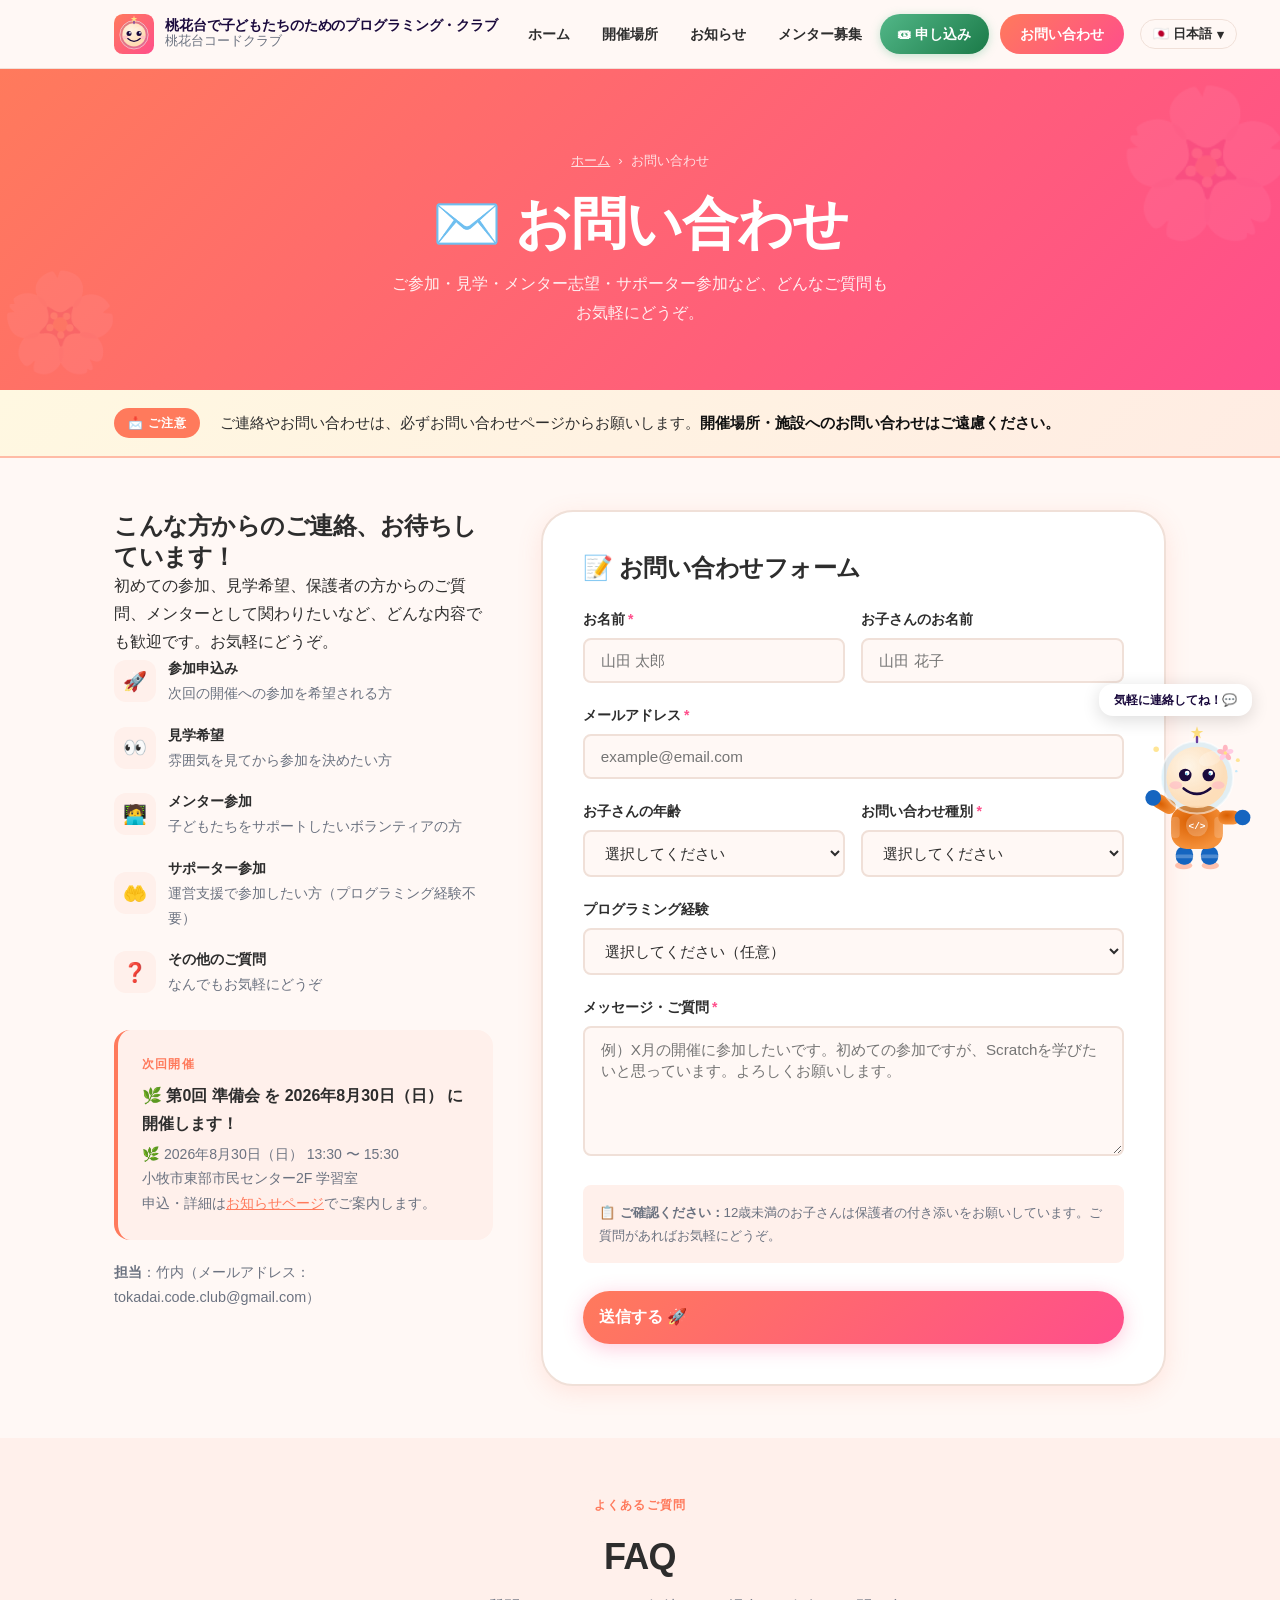
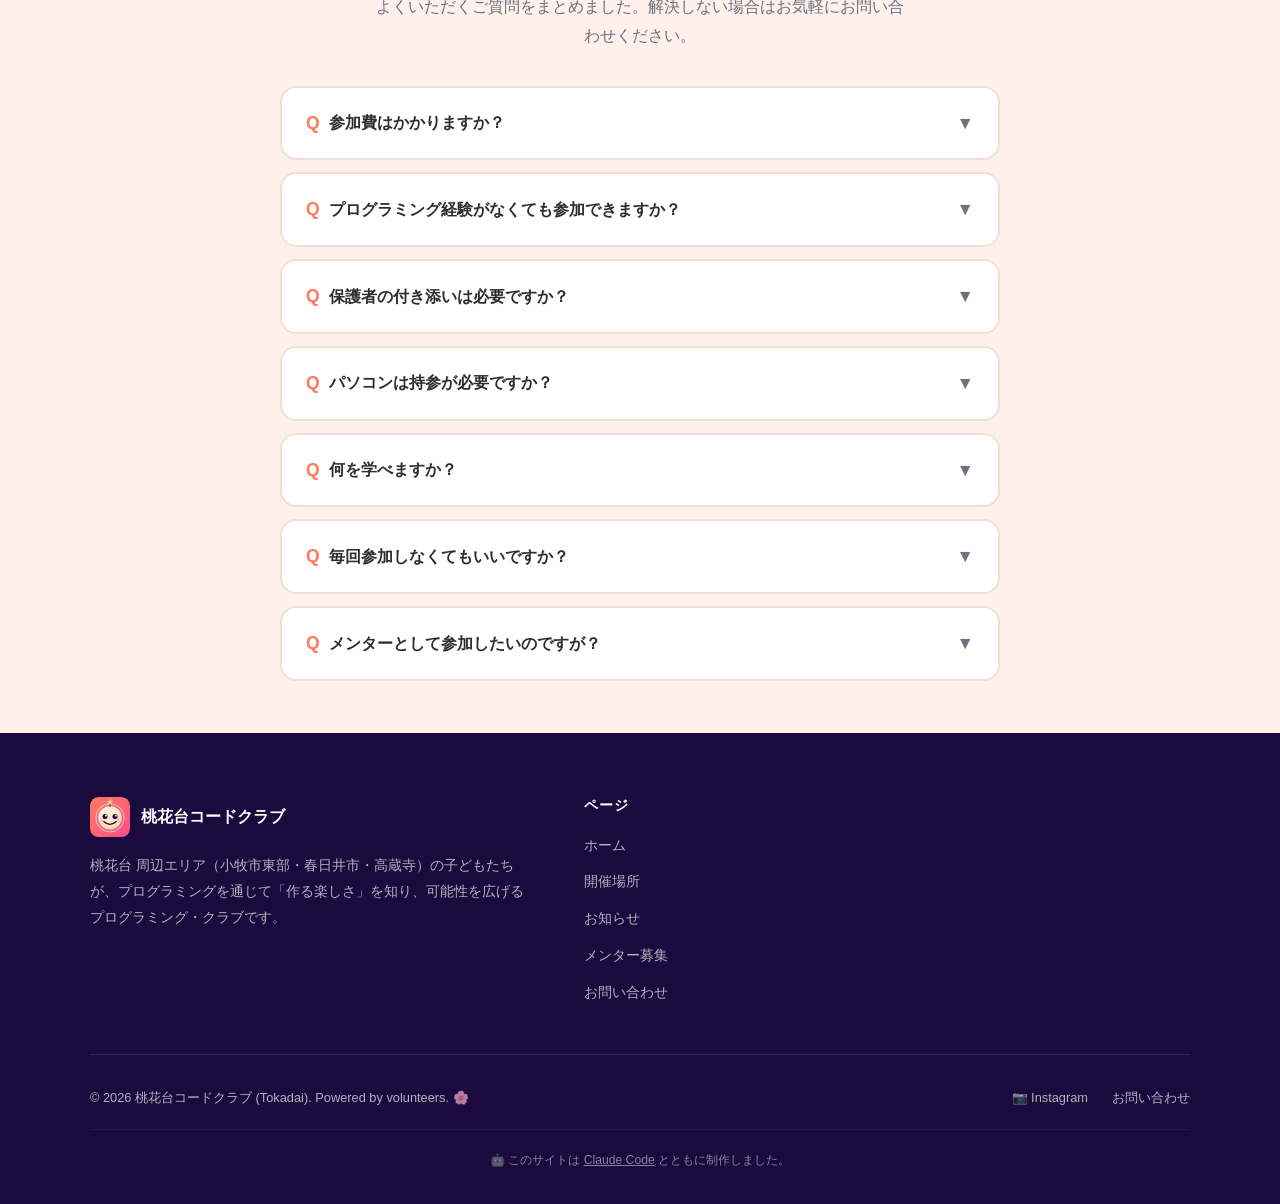
==== commit df4a9aa0: "Add "built with Claude Code" credit to the footer Adds a subtle footer credit line on all 5 pages li" ====
--- a/contact.html
+++ b/contact.html
@@ -348,6 +348,9 @@
         <a href="contact.html" data-i18n="footer-contact-link">お問い合わせ</a>
         <!-- <a href="#">プライバシー</a> -->
       </div>
+    </div>
+    <div class="footer-credit">
+      <span data-i18n-html="footer-credit">🤖 このサイトは <a href="https://claude.com/claude-code" target="_blank" rel="noopener">Claude Code</a> とともに制作しました。</span>
     </div>
   </div>
 </footer>
--- a/style.css
+++ b/style.css
@@ -587,6 +587,13 @@
 }
 .footer-links { display:flex; gap:1.5rem; }
 .footer-links a:hover { color:var(--peach-light); }
+.footer-credit {
+  margin-top:1.25rem; padding-top:1.25rem;
+  border-top:1px solid rgba(255,255,255,.08);
+  text-align:center; font-size:.76rem; opacity:.72;
+}
+.footer-credit a { text-decoration:underline; }
+.footer-credit a:hover { color:var(--peach-light); }
 
 /* ── Launch Notice Bar ──────────────────── */
 .launch-notice-bar {
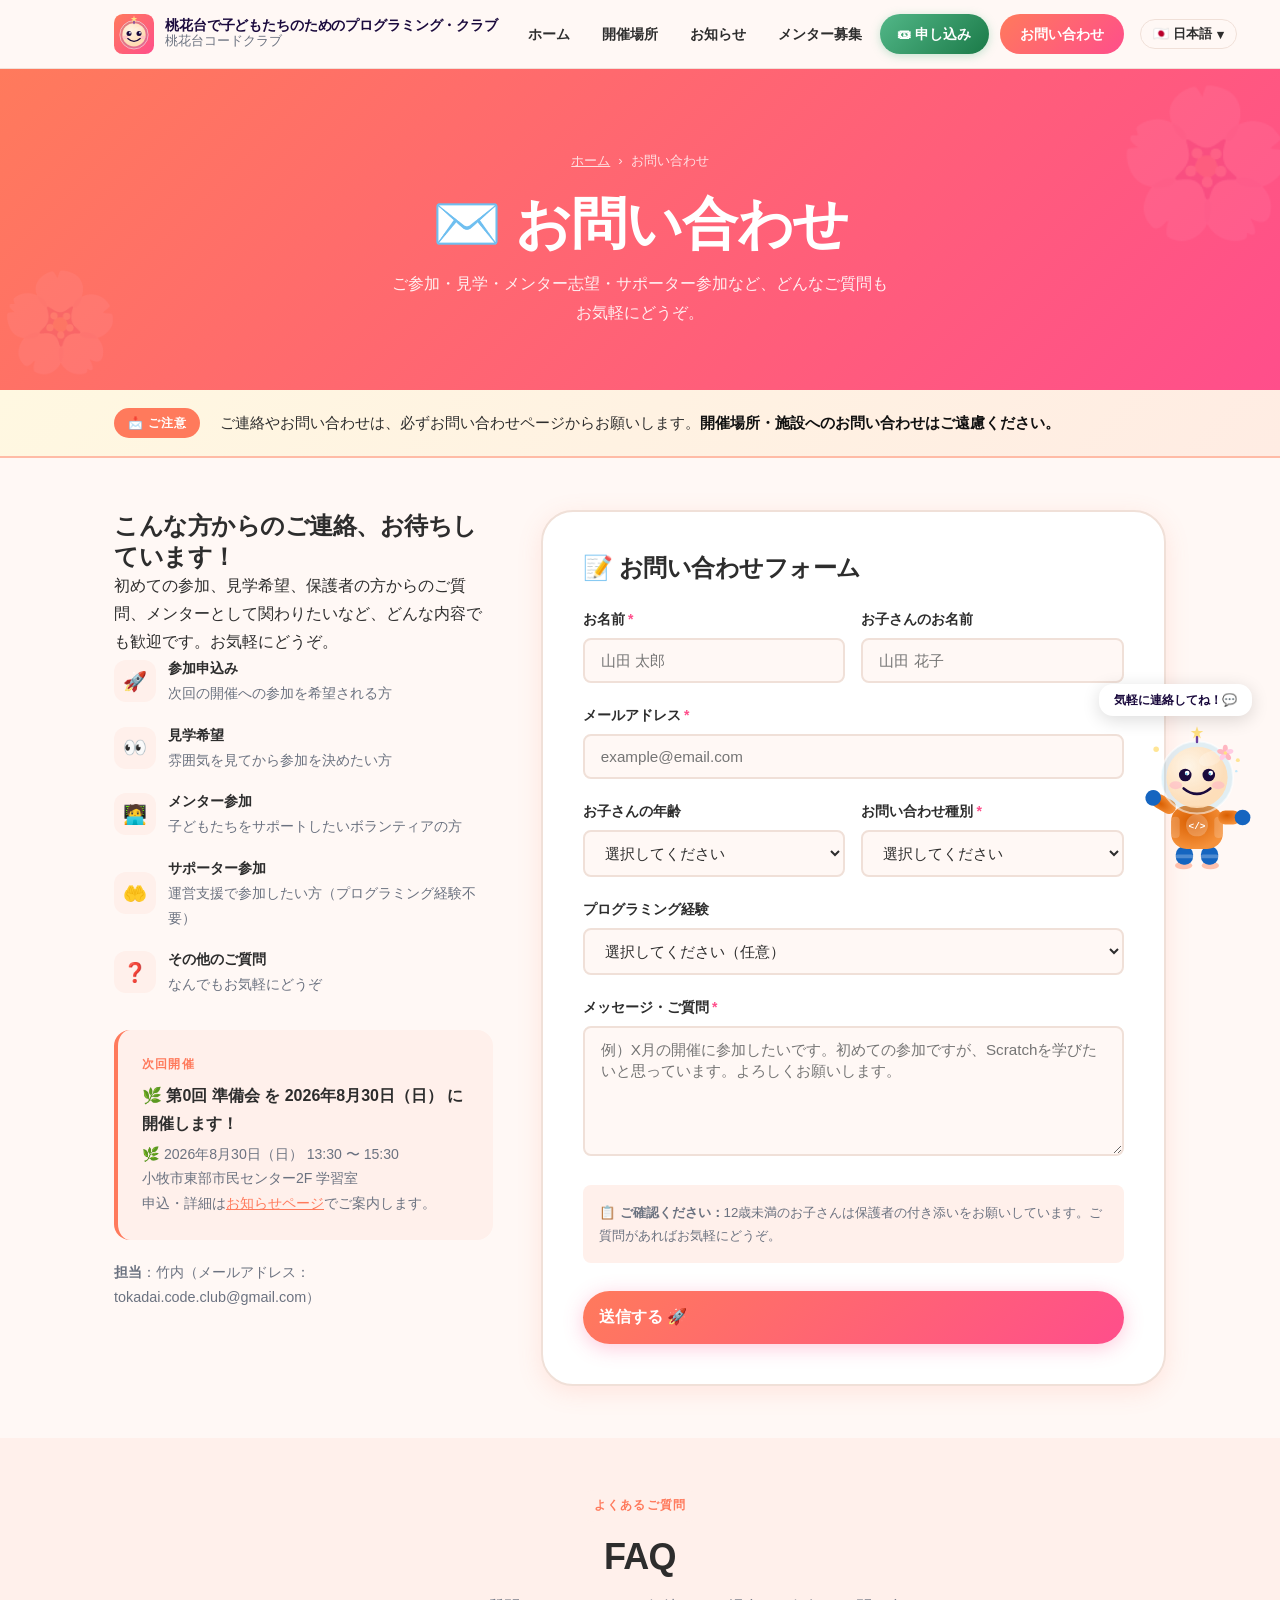
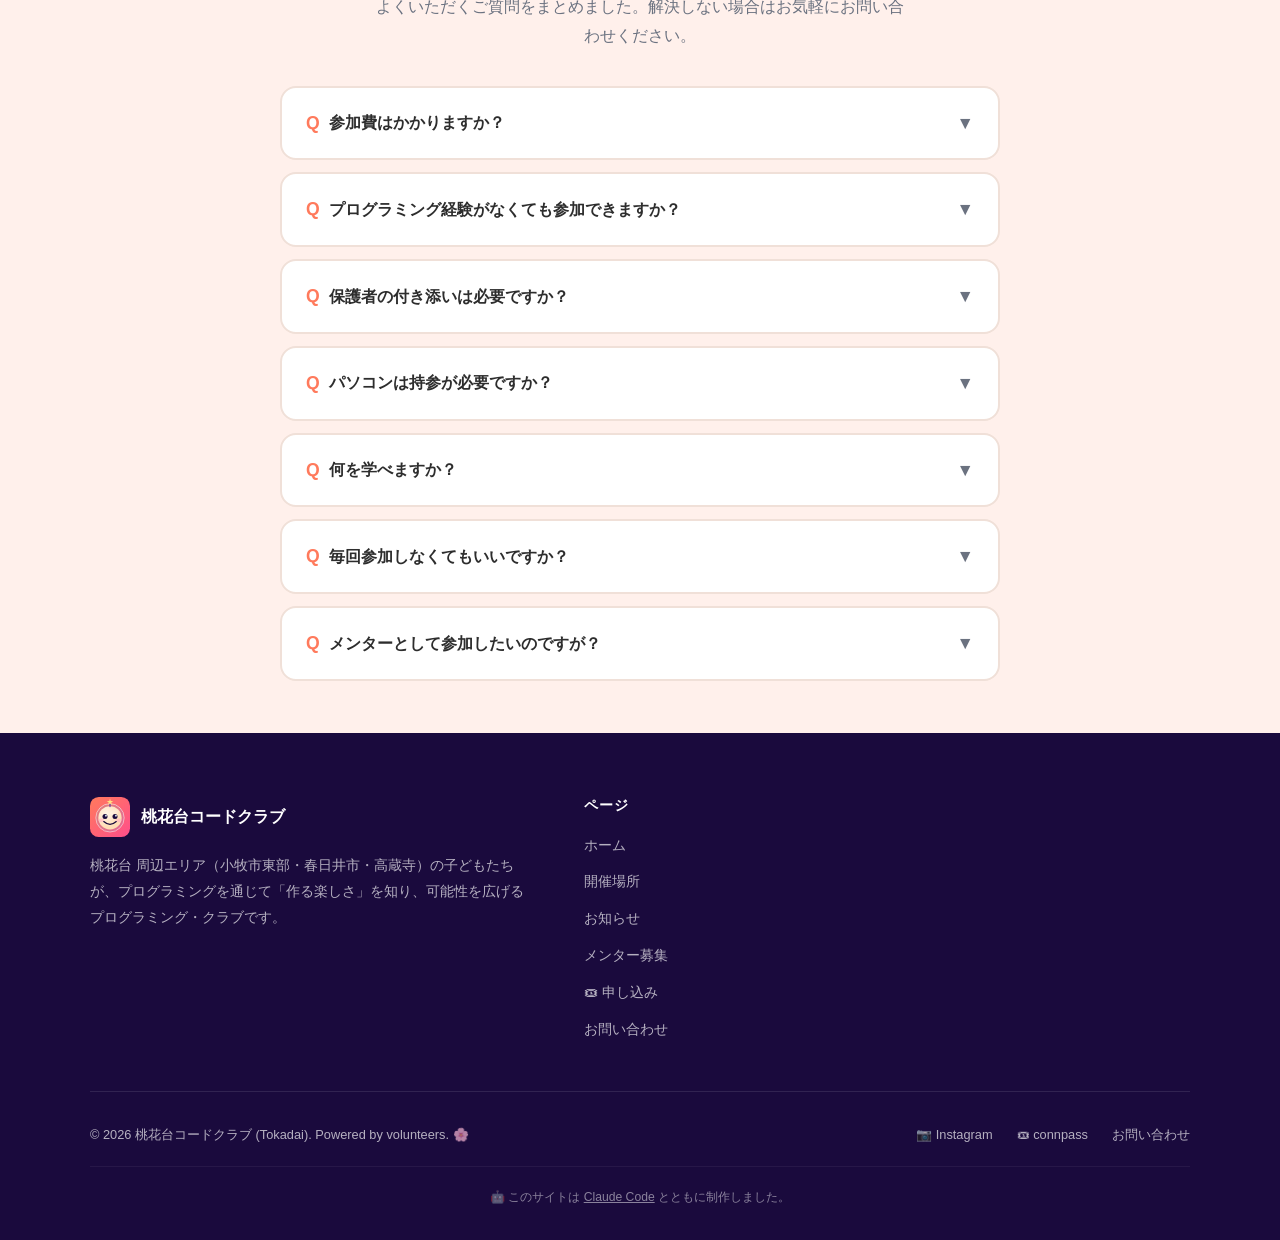
==== commit 5d184ea9: "Add connpass & apply links to footer - Add connpass group link and 申し込み (apply) link to all pages' f" ====
--- a/contact.html
+++ b/contact.html
@@ -337,6 +337,7 @@
           <li><a href="venue.html" data-i18n="nav-venue">開催場所</a></li>
           <li><a href="news.html" data-i18n="nav-news">お知らせ</a></li>
           <li><a href="mentor.html" data-i18n="nav-mentor">メンター募集</a></li>
+          <li><a href="https://tokadai-code-club.connpass.com/event/396549/" data-ev="link" target="_blank" rel="noopener" data-i18n="nav-apply">🎟 申し込み</a></li>
           <li><a href="contact.html" data-i18n="footer-contact-link">お問い合わせ</a></li>
         </ul>
       </div>
@@ -345,6 +346,7 @@
       <span data-i18n="footer-copyright">© 2026 桃花台コードクラブ (Tokadai). Powered by volunteers. 🌸</span>
       <div class="footer-links">
         <a href="https://www.instagram.com/tokadai_code_club" target="_blank" rel="noopener" data-i18n="footer-instagram">📷 Instagram</a>
+        <a href="https://tokadai-code-club.connpass.com/" target="_blank" rel="noopener" data-i18n="footer-connpass">🎟 connpass</a>
         <a href="contact.html" data-i18n="footer-contact-link">お問い合わせ</a>
         <!-- <a href="#">プライバシー</a> -->
       </div>
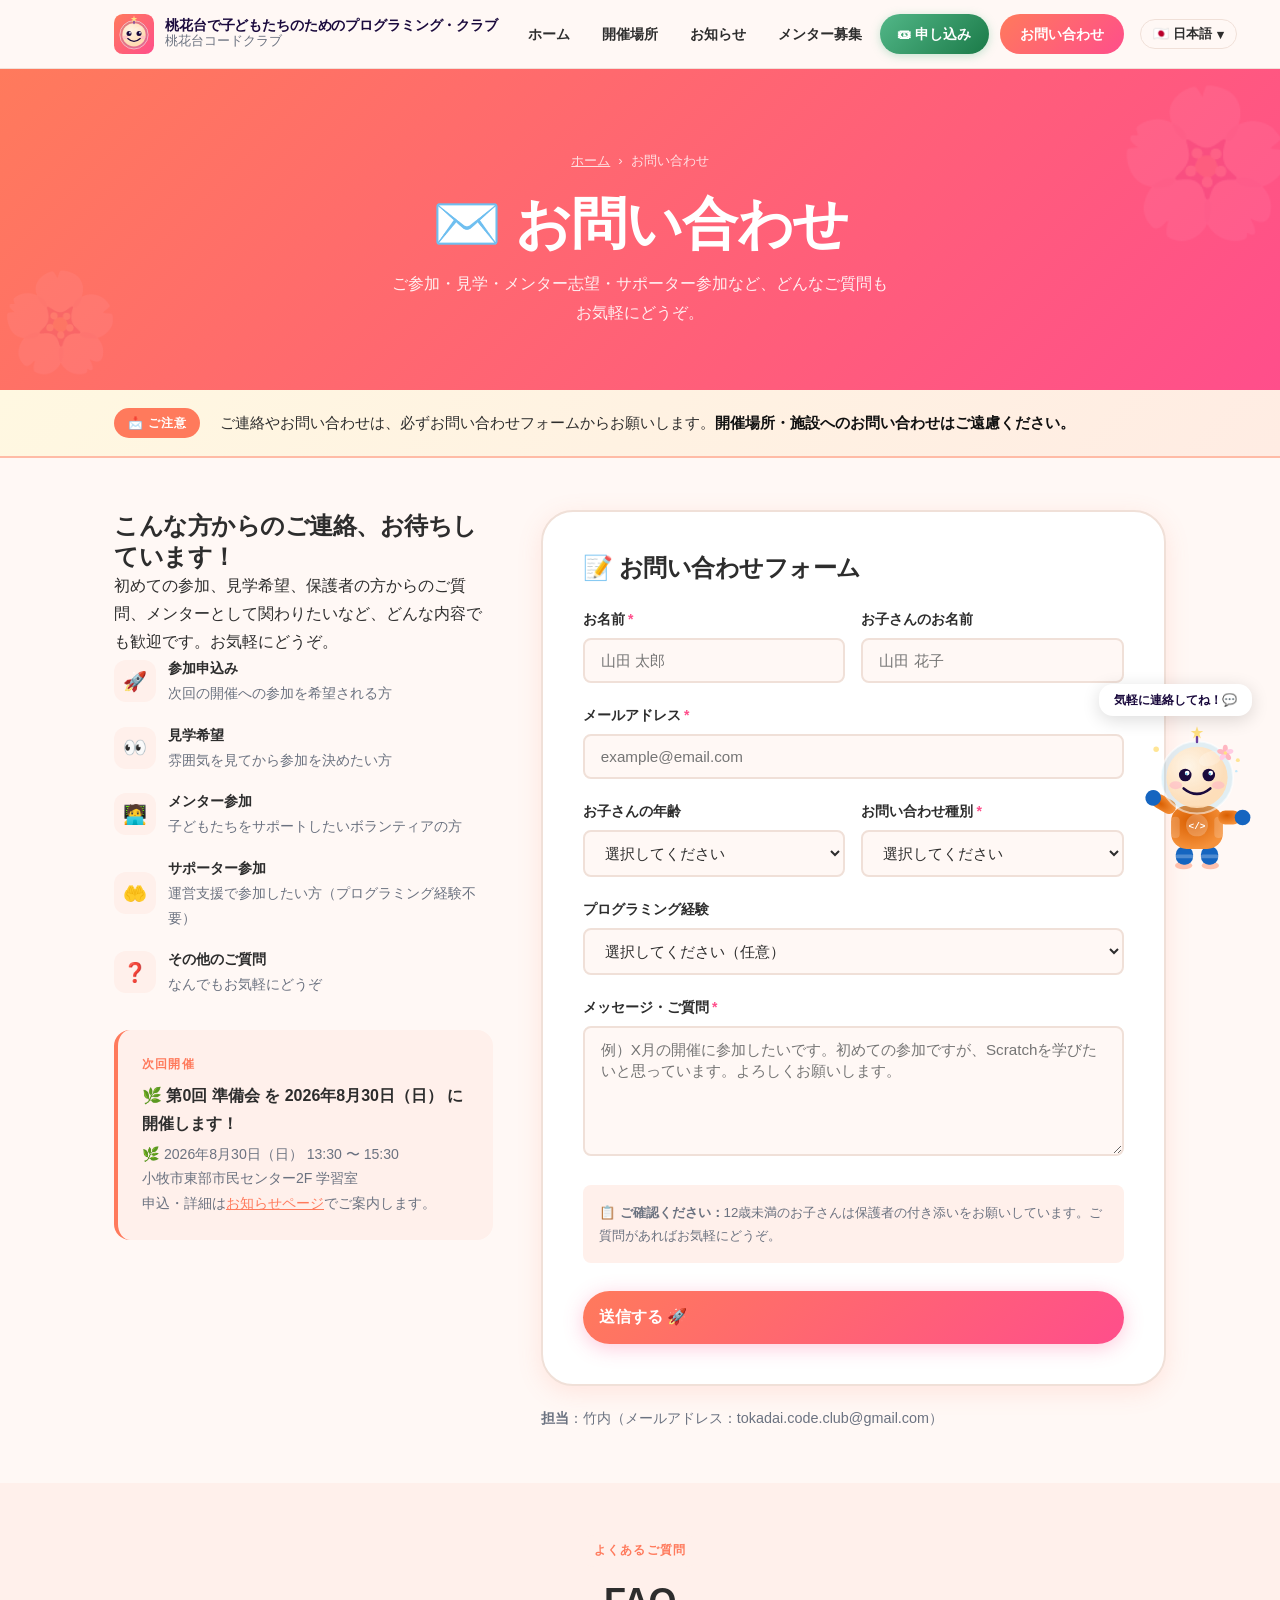
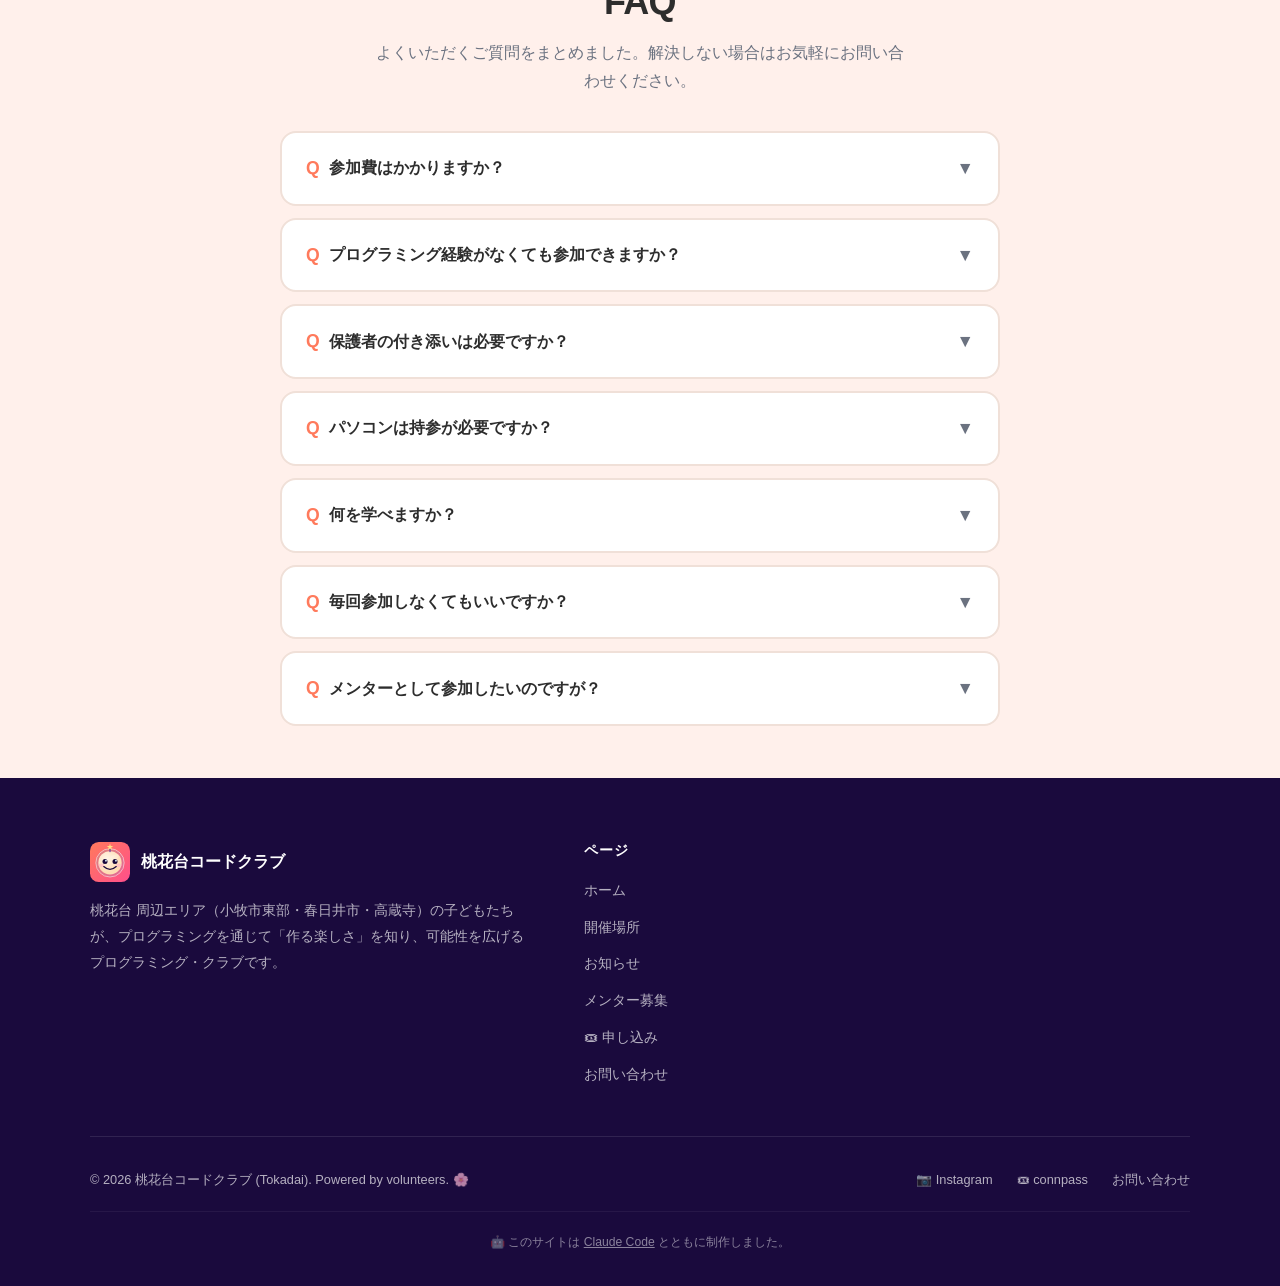
==== commit 3af5646c: "お問い合わせ導線をフォームに統一・担当名をフォーム下へ移動 - contact.html: 担当名をフォーム下（右カラム）へ移動 - contact-notice-text を「お問い合わせページ」→" ====
--- a/contact.html
+++ b/contact.html
@@ -73,7 +73,7 @@
   <div class="container">
     <div class="launch-notice-inner">
       <span class="launch-notice-badge" data-i18n="contact-notice-badge">📩 ご注意</span>
-      <p data-i18n-html="contact-notice-text">ご連絡やお問い合わせは、必ずお問い合わせページからお願いします。<strong style='color:#111'>開催場所・施設へのお問い合わせはご遠慮ください。</strong></p>
+      <p data-i18n-html="contact-notice-text">ご連絡やお問い合わせは、必ずお問い合わせフォームからお願いします。<strong style='color:#111'>開催場所・施設へのお問い合わせはご遠慮ください。</strong></p>
     </div>
   </div>
 </div>
@@ -132,8 +132,6 @@
           <p style="font-weight:700;margin-bottom:.25rem;" data-ev="status-line">第0回 準備会 を 2026年8月30日（日）に開催します！</p>
           <p style="font-size:.88rem;color:var(--text-light);"><span data-ev="date-short">🌿 2026年8月30日（日） 13:30 〜 15:30</span><br><span data-ev="venue-short">小牧市東部市民センター2F 学習室</span><br>申込・詳細は<a href="news.html" style="color:var(--peach);text-decoration:underline;">お知らせページ</a>でご案内します。</p>
         </div>
-
-        <p style="margin-top:1.25rem;font-size:.9rem;color:var(--text-light);"><strong data-i18n="contact-person-label">担当</strong>：<span data-i18n="contact-person-name">竹内（メールアドレス：tokadai.code.club@gmail.com）</span></p>
       </div>
 
       <!-- Right: form -->
@@ -227,6 +225,8 @@
             <p style="margin-top:1rem;font-size:.88rem;color:var(--text-light);" data-i18n="form-success-extra">次の開催でお会いできることを楽しみにしています！🌸</p>
           </div>
         </div>
+
+        <p style="margin-top:1.25rem;font-size:.9rem;color:var(--text-light);"><strong data-i18n="contact-person-label">担当</strong>：<span data-i18n="contact-person-name">竹内（メールアドレス：tokadai.code.club@gmail.com）</span></p>
       </div>
 
     </div>
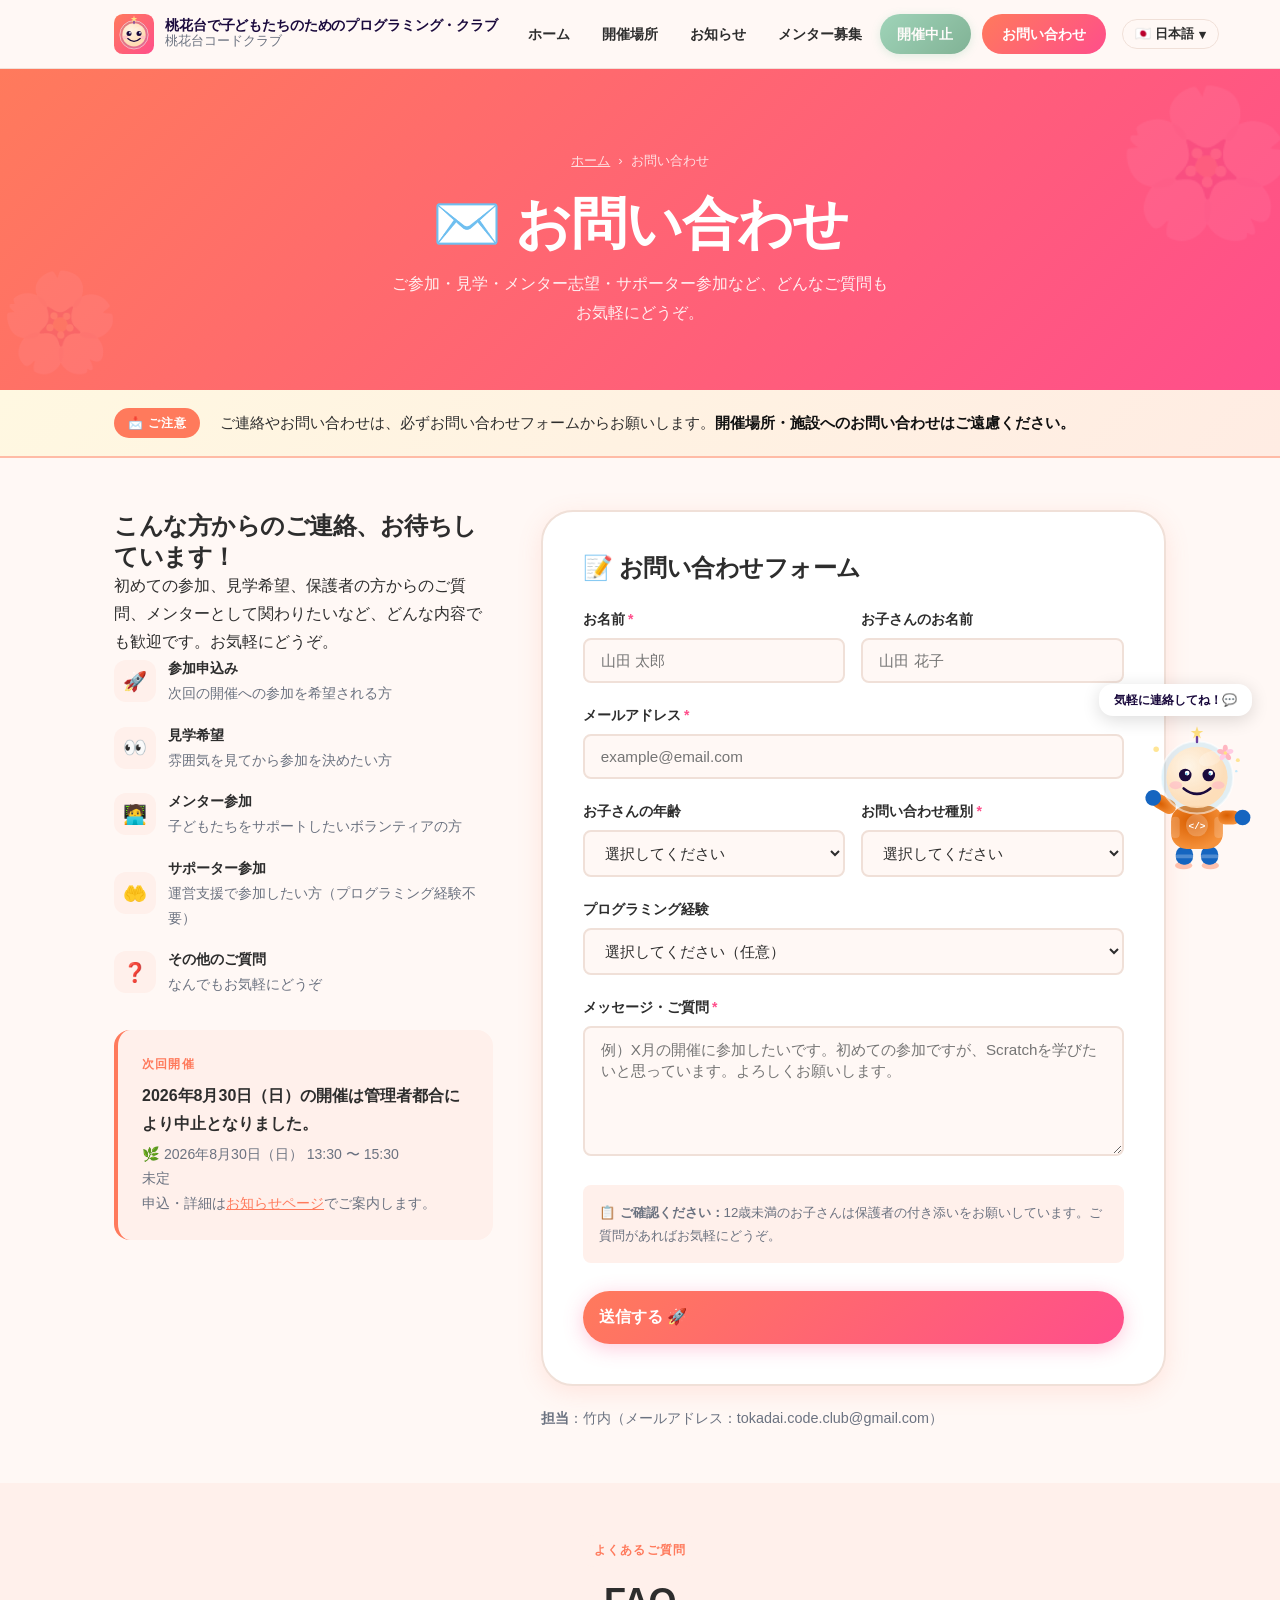
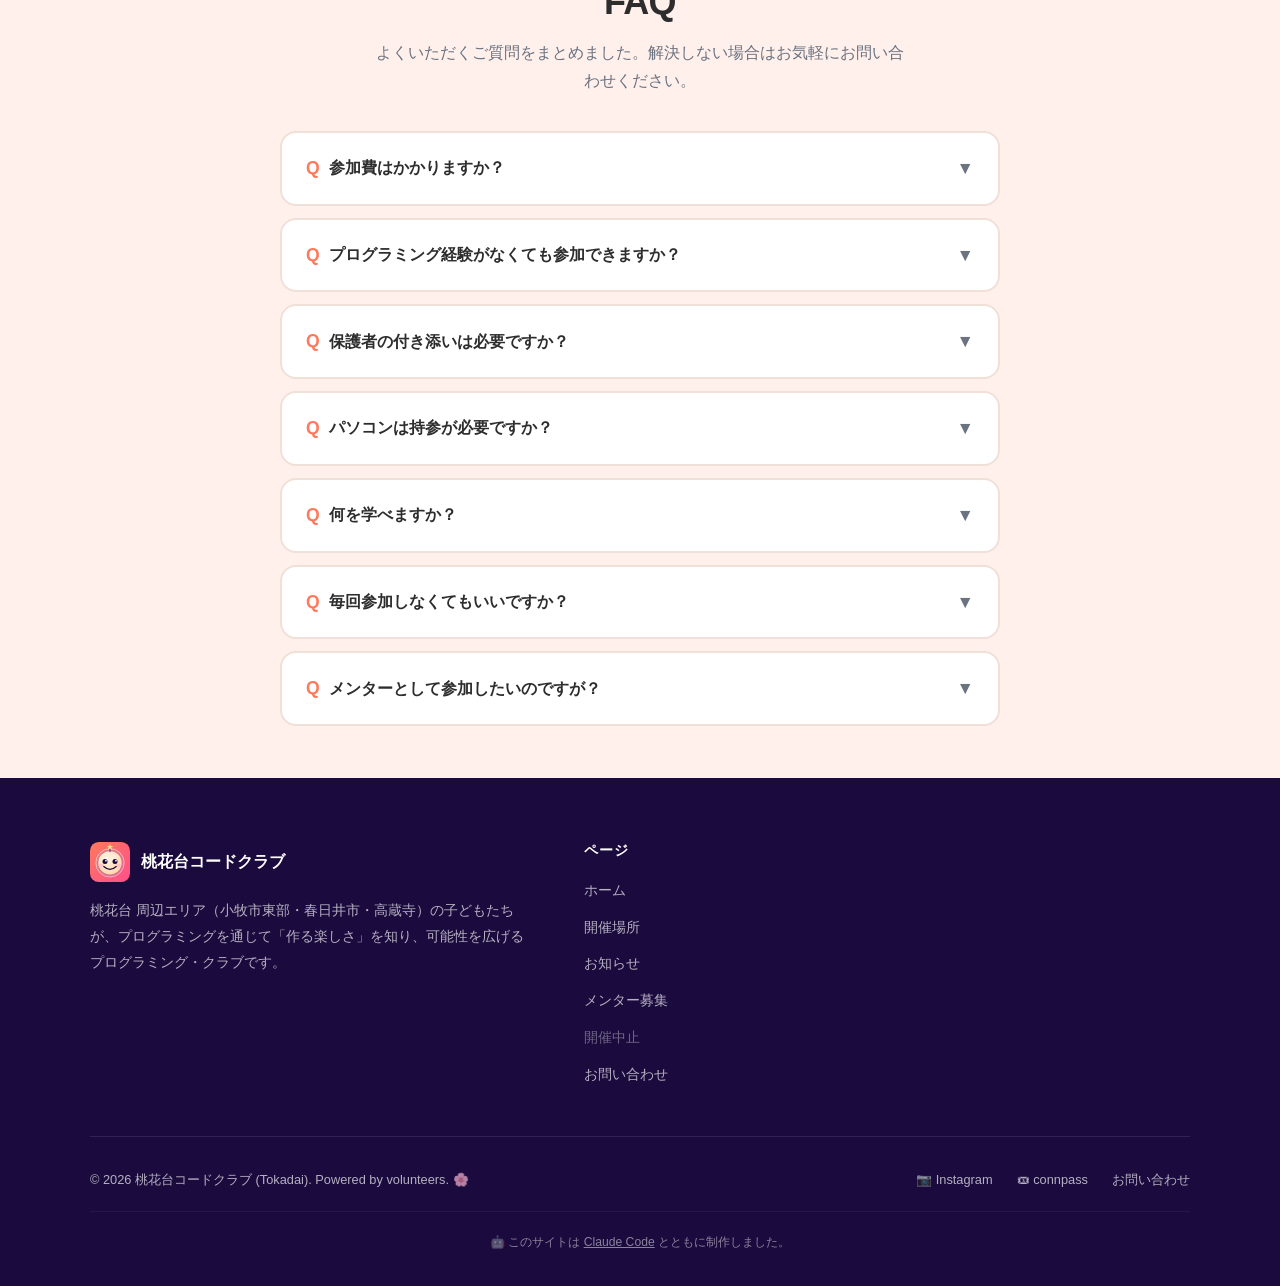
==== commit 43aee62b: "中止に伴う不要情報の整理（開催告知記事・締切・会場の未定化） - news.html: 「第0回 準備会を8/30に開催します！」記事を削除 - i18n/*.json（全7言語）: 不要になった n" ====
--- a/contact.html
+++ b/contact.html
@@ -130,7 +130,7 @@
         <div style="margin-top:2rem;background:var(--peach-pale);border-radius:var(--radius);padding:1.5rem;border-left:4px solid var(--peach);">
           <p style="font-size:.78rem;font-weight:700;color:var(--peach);text-transform:uppercase;letter-spacing:.1em;margin-bottom:.4rem;" data-i18n="event-label">次回開催</p>
           <p style="font-weight:700;margin-bottom:.25rem;" data-ev="status-line">第0回 準備会 を 2026年8月30日（日）に開催します！</p>
-          <p style="font-size:.88rem;color:var(--text-light);"><span data-ev="date-short">🌿 2026年8月30日（日） 13:30 〜 15:30</span><br><span data-ev="venue-short">小牧市東部市民センター2F 学習室</span><br>申込・詳細は<a href="news.html" style="color:var(--peach);text-decoration:underline;">お知らせページ</a>でご案内します。</p>
+          <p style="font-size:.88rem;color:var(--text-light);"><span data-ev="date-short">🌿 2026年8月30日（日） 13:30 〜 15:30</span><br><span data-ev="venue-short">未定</span><br>申込・詳細は<a href="news.html" style="color:var(--peach);text-decoration:underline;">お知らせページ</a>でご案内します。</p>
         </div>
       </div>
 
@@ -289,7 +289,7 @@
           <span class="faq-chevron">▼</span>
         </div>
         <div class="faq-a" data-i18n="faq5-a">
-          決まったカリキュラムはありません。興味のあるテーマを自由に選んで取り組めます。メニューの例として、Scratch・テキストプログラミング（JavaScript／PHP／Python）・Webサイト制作・動画制作・電子工作（Raspberry Pi・電子工作キット・組み込み開発）・Webデザイン（Canva・STUDIO）・SNS運用・AI入門（Claude Code・Vibe Codingなど）があります。「やってみたい！」と思ったことならなんでもOK。メンターが一緒に考えてサポートします。
+          決まったカリキュラムはありません。興味のあるテーマを自由に選んで取り組めます。メニューの例として、Scratch・テキストプログラミング（JavaScript／PHP／Python）・Webサイト制作・動画制作・AI入門（Claude Code・バイブ・コーディングなど）があります。「やってみたい！」と思ったことならなんでもOK。メンターが一緒に考えてサポートします。
         </div>
       </div>
 
@@ -309,7 +309,7 @@
           <span class="faq-chevron">▼</span>
         </div>
         <div class="faq-a" data-i18n="faq7-a">
-          大歓迎です！プログラミング経験があれば年齢・職業は問いません。指定した日曜日・午後2時間の活動です。特別な資格も不要です。Scratch・JavaScript・PHP・Python・動画制作・電子工作（Raspberry Pi・組み込み開発）・Webデザイン（Canva・STUDIO）・AI入門など、得意分野でサポートしてください。お問い合わせフォームから「メンター参加」を選んでご連絡ください。
+          大歓迎です！プログラミング経験があれば年齢・職業は問いません。指定した日曜日・午後2時間の活動です。特別な資格も不要です。Scratch・JavaScript・PHP・Python・動画制作・AI入門など、得意分野でサポートしてください。お問い合わせフォームから「メンター参加」を選んでご連絡ください。
         </div>
       </div>
 
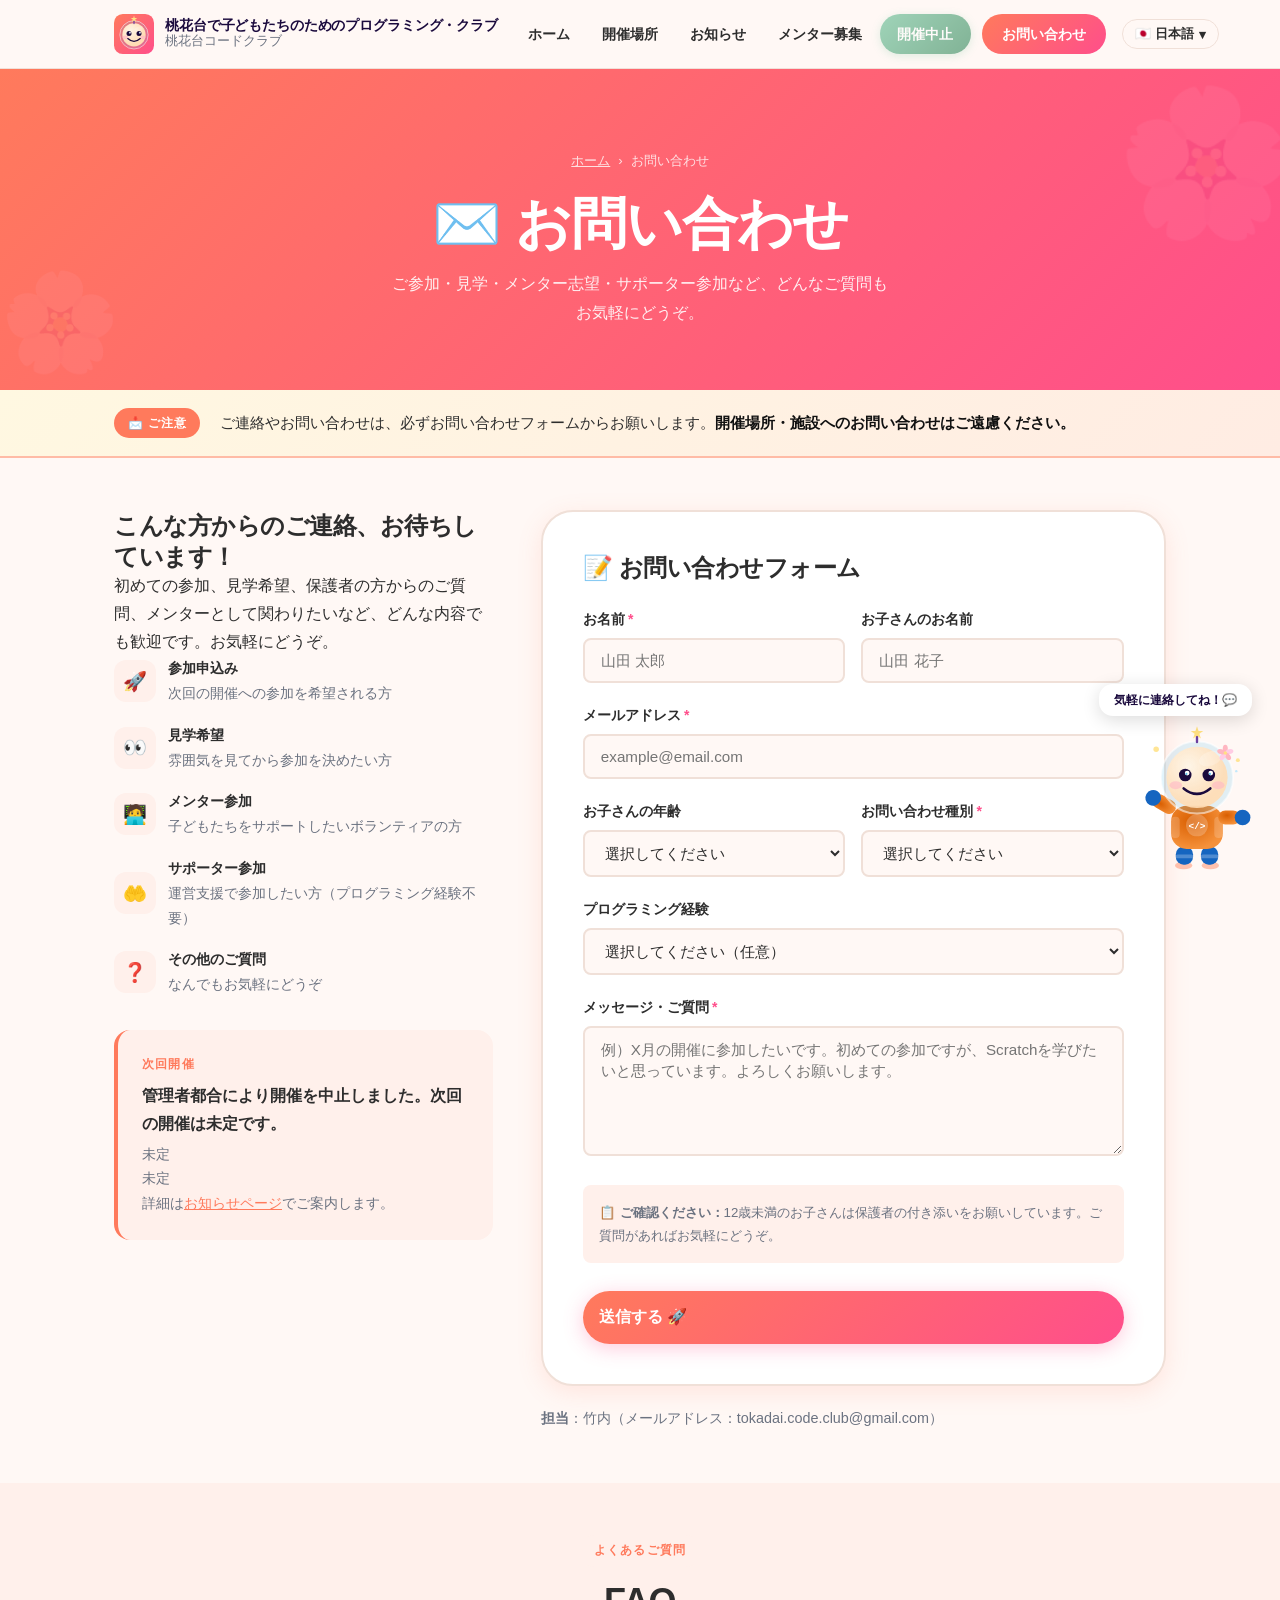
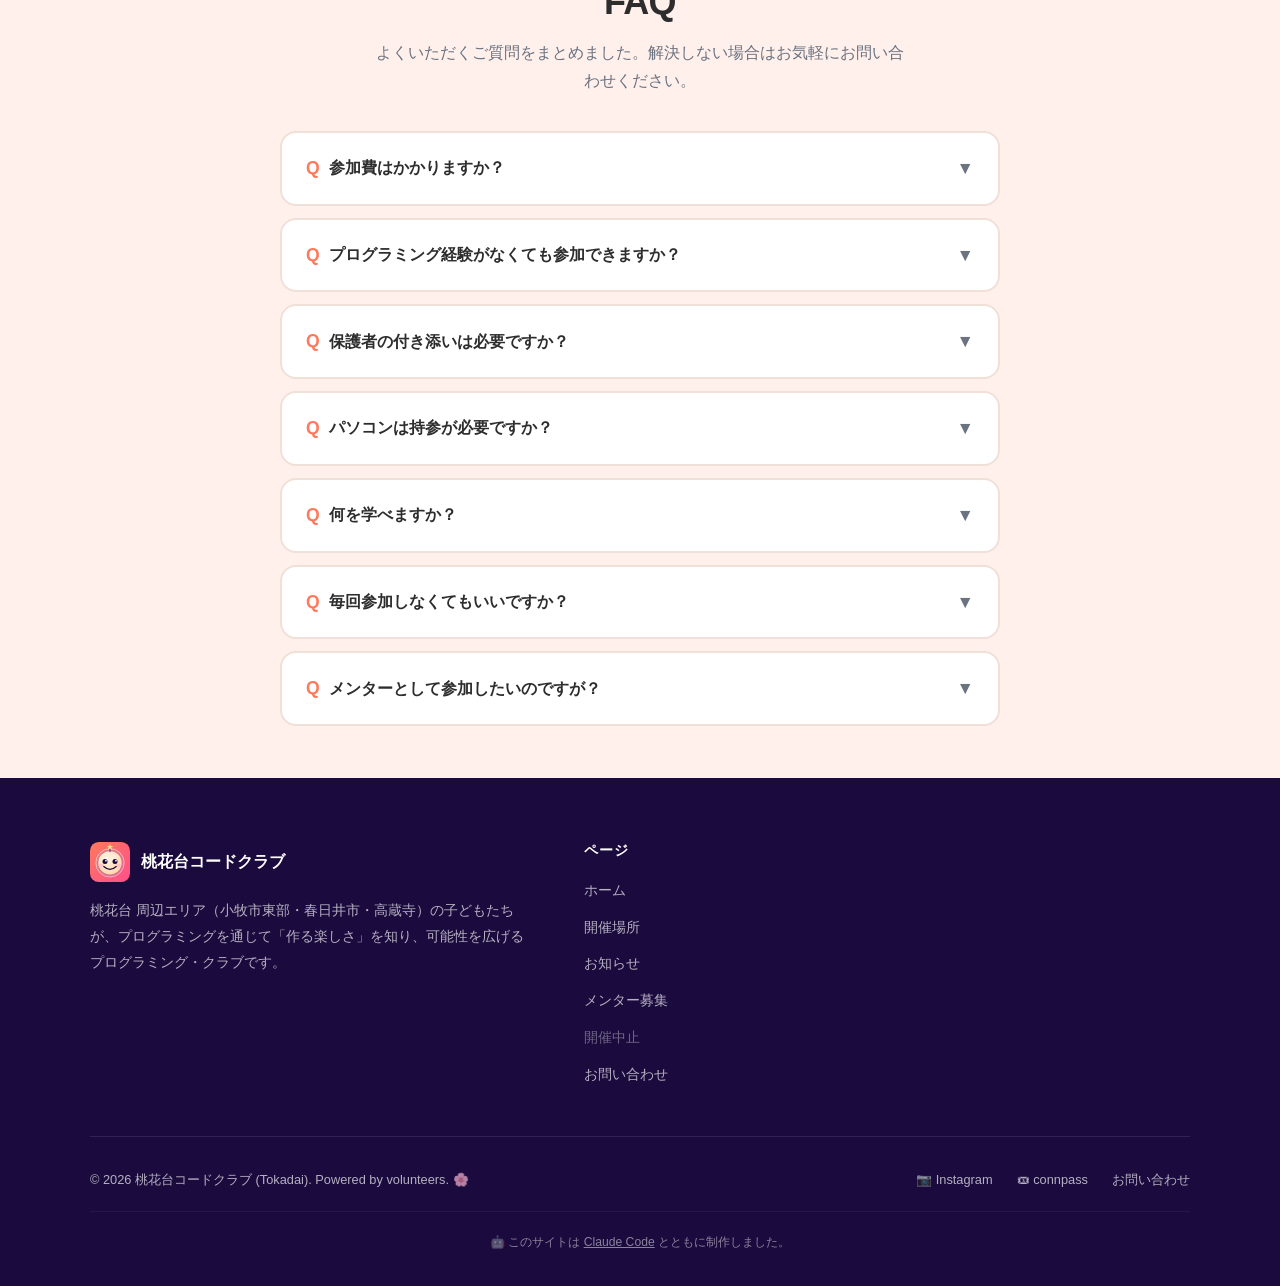
==== commit 6b18edfc: "中止後の整理：回名・日時表記を撤去し中止告知に統一、地図の会場設定を撤去 - events.js: 中止時は回名(第0回 準備会)・日時(8/30)を出さず「未定」表示にし、   status で中止" ====
--- a/contact.html
+++ b/contact.html
@@ -129,8 +129,8 @@
         <!-- Next event reminder -->
         <div style="margin-top:2rem;background:var(--peach-pale);border-radius:var(--radius);padding:1.5rem;border-left:4px solid var(--peach);">
           <p style="font-size:.78rem;font-weight:700;color:var(--peach);text-transform:uppercase;letter-spacing:.1em;margin-bottom:.4rem;" data-i18n="event-label">次回開催</p>
-          <p style="font-weight:700;margin-bottom:.25rem;" data-ev="status-line">第0回 準備会 を 2026年8月30日（日）に開催します！</p>
-          <p style="font-size:.88rem;color:var(--text-light);"><span data-ev="date-short">🌿 2026年8月30日（日） 13:30 〜 15:30</span><br><span data-ev="venue-short">未定</span><br>申込・詳細は<a href="news.html" style="color:var(--peach);text-decoration:underline;">お知らせページ</a>でご案内します。</p>
+          <p style="font-weight:700;margin-bottom:.25rem;" data-ev="status-line">管理者都合により開催を中止しました。次回の開催は未定です。</p>
+          <p style="font-size:.88rem;color:var(--text-light);"><span data-ev="date-short">未定</span><br><span data-ev="venue-short">未定</span><br>詳細は<a href="news.html" style="color:var(--peach);text-decoration:underline;">お知らせページ</a>でご案内します。</p>
         </div>
       </div>
 
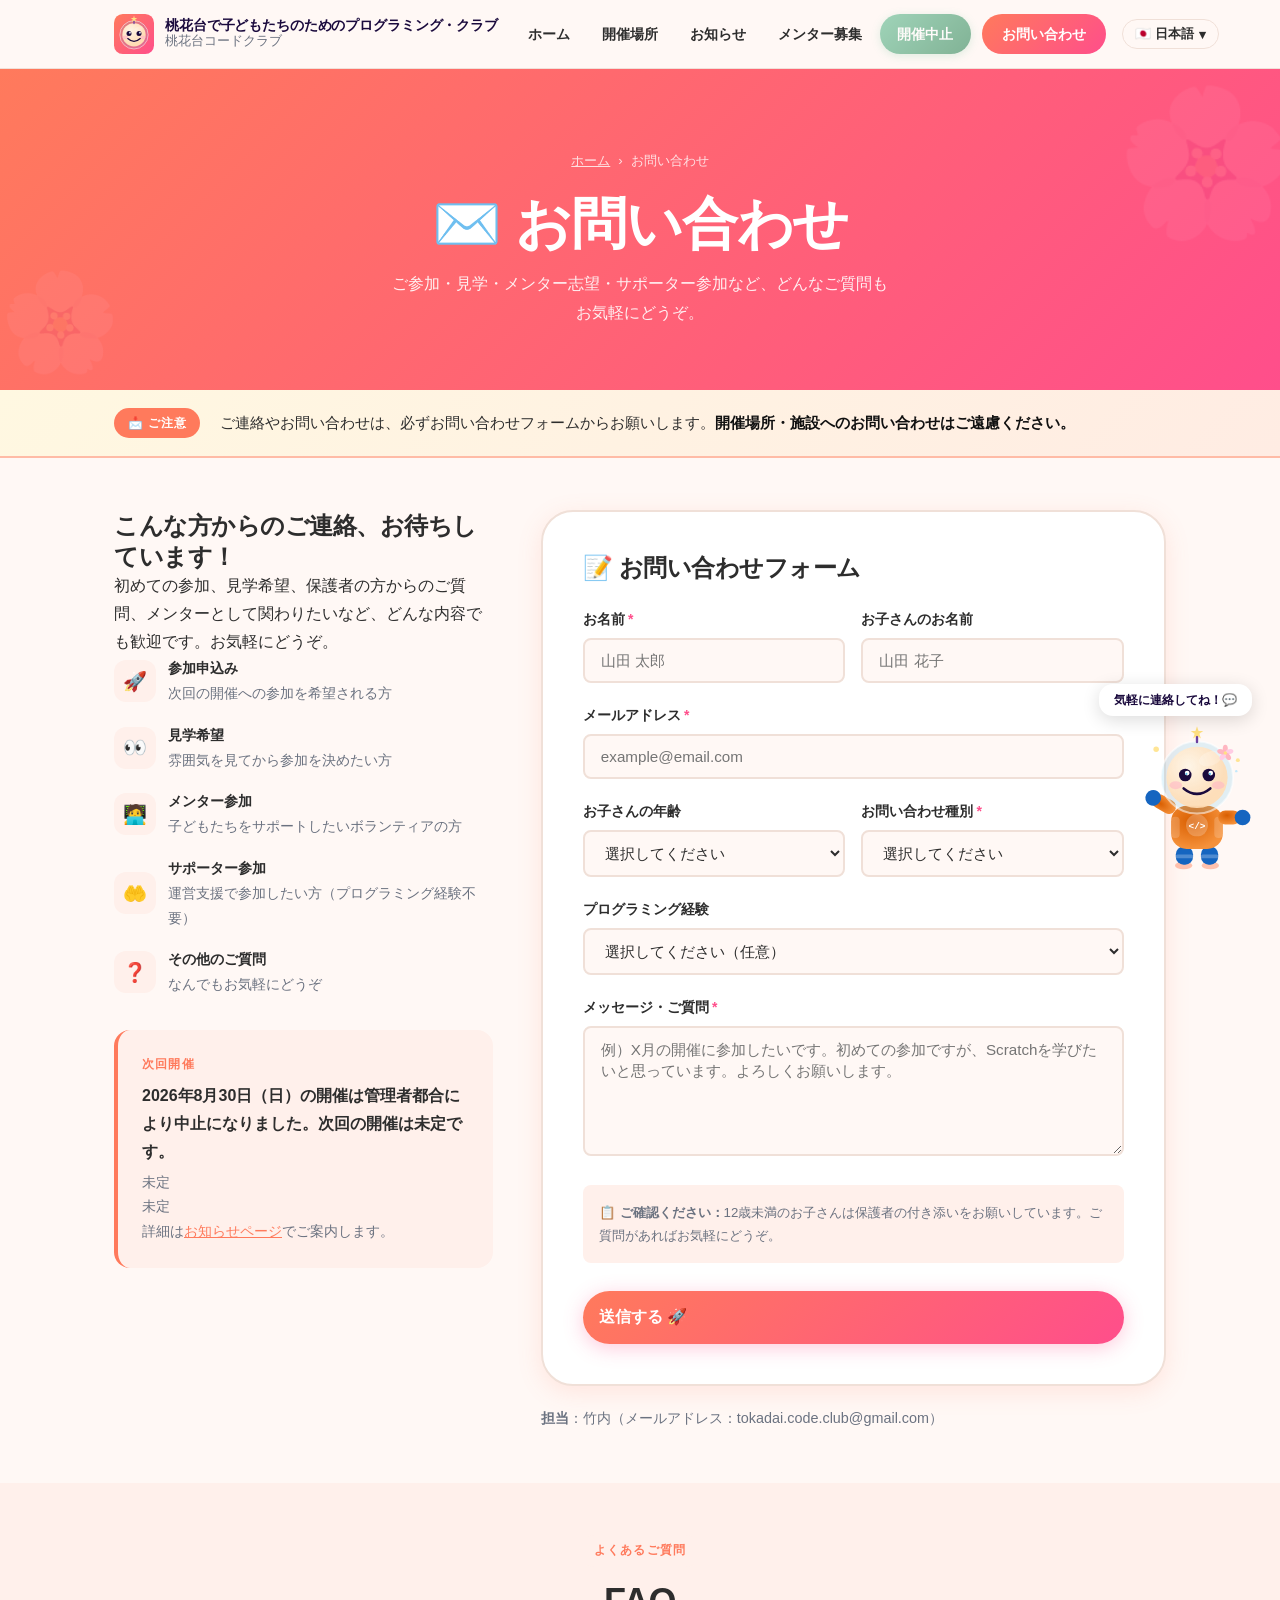
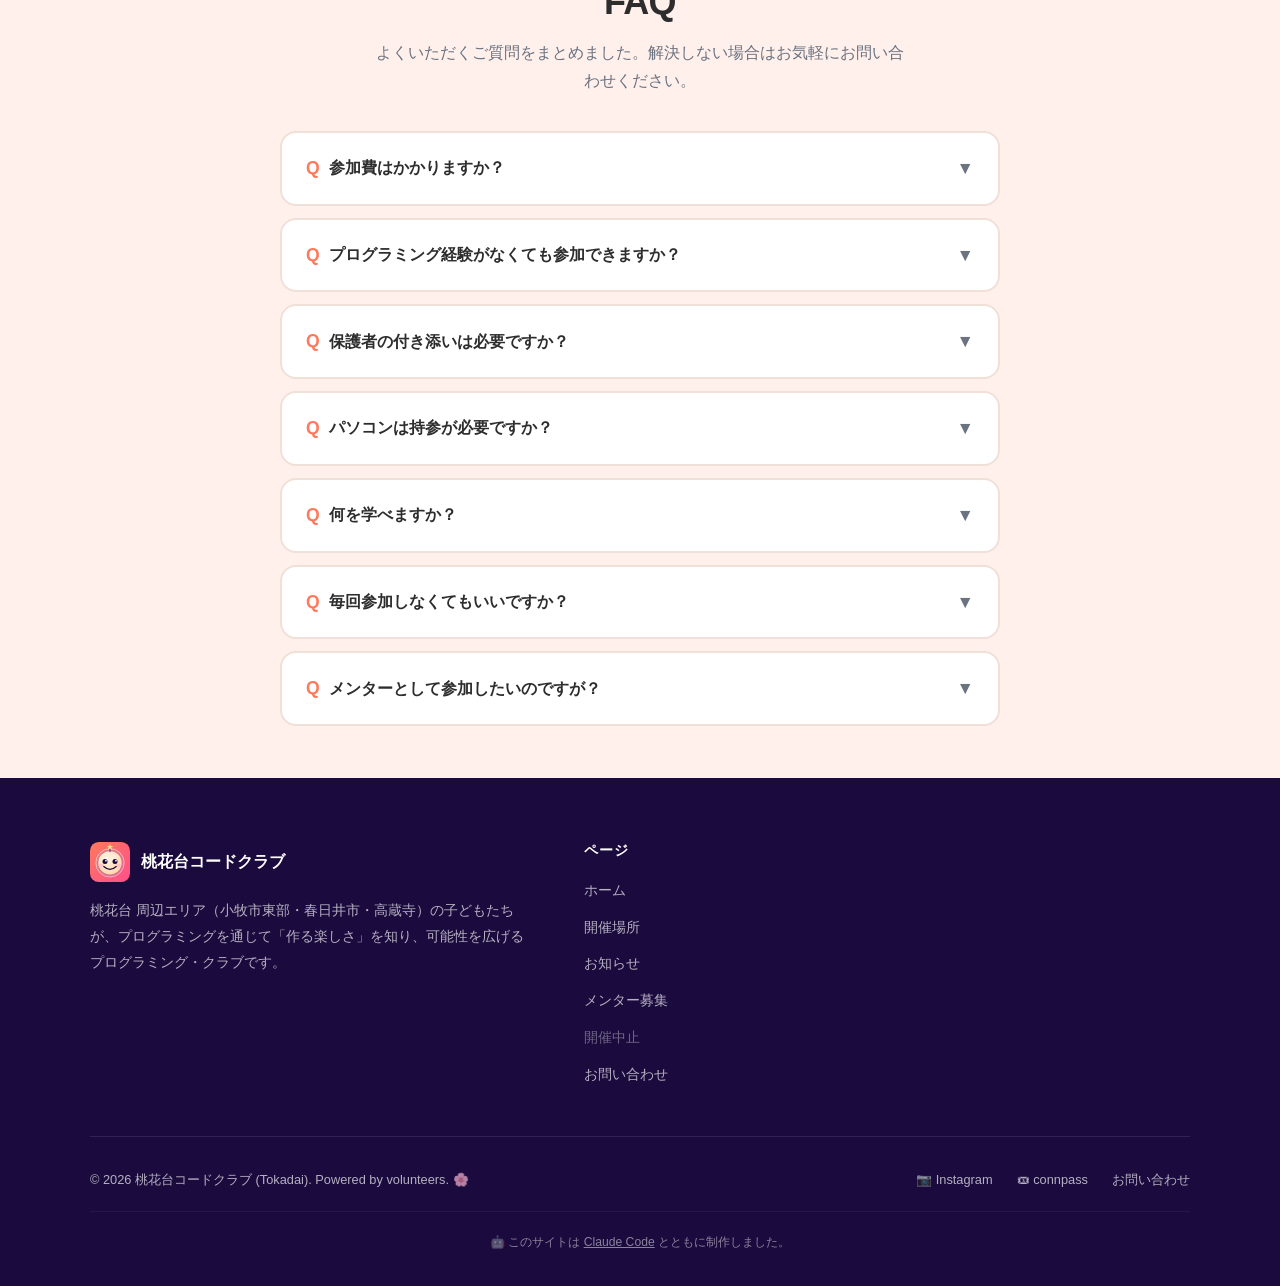
==== commit 0f175ed1: "中止のお知らせに開催日(2026年8月30日・時間なし)を明記 - events.js: 中止文言に中止日（時間なし）を差し込む cancelDateStr を追加 - i18n/*.json（全7言" ====
--- a/contact.html
+++ b/contact.html
@@ -129,7 +129,7 @@
         <!-- Next event reminder -->
         <div style="margin-top:2rem;background:var(--peach-pale);border-radius:var(--radius);padding:1.5rem;border-left:4px solid var(--peach);">
           <p style="font-size:.78rem;font-weight:700;color:var(--peach);text-transform:uppercase;letter-spacing:.1em;margin-bottom:.4rem;" data-i18n="event-label">次回開催</p>
-          <p style="font-weight:700;margin-bottom:.25rem;" data-ev="status-line">管理者都合により開催を中止しました。次回の開催は未定です。</p>
+          <p style="font-weight:700;margin-bottom:.25rem;" data-ev="status-line">2026年8月30日（日）の開催は管理者都合により中止になりました。次回の開催は未定です。</p>
           <p style="font-size:.88rem;color:var(--text-light);"><span data-ev="date-short">未定</span><br><span data-ev="venue-short">未定</span><br>詳細は<a href="news.html" style="color:var(--peach);text-decoration:underline;">お知らせページ</a>でご案内します。</p>
         </div>
       </div>
